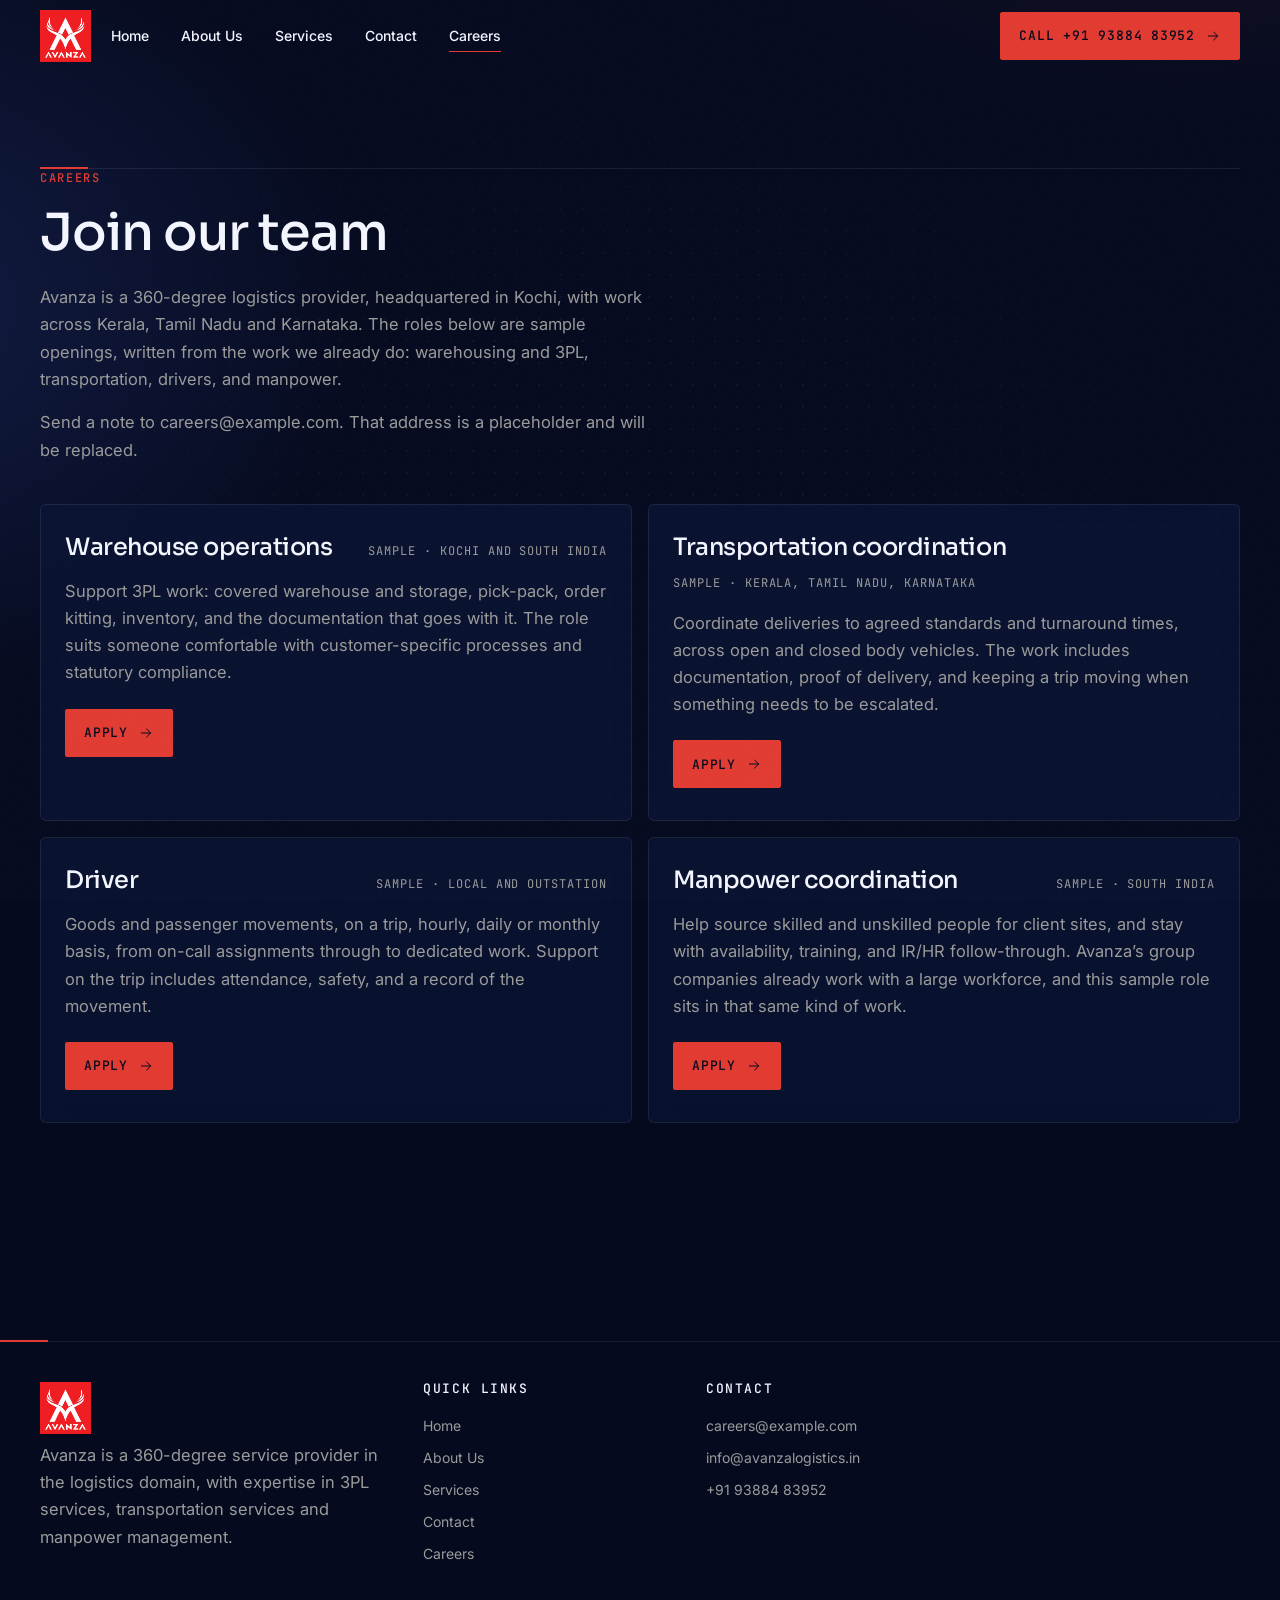
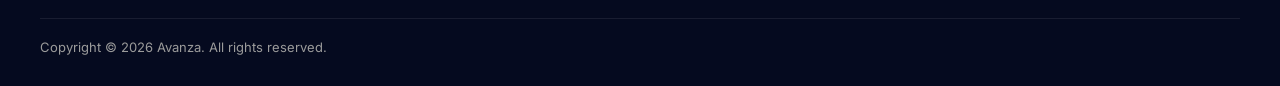
==== careers.html @ 12947dee "Give people a way to join the team, and shift the accent from orange to deep red. Co-authored-by: Cu" ====
<!DOCTYPE html>
<html lang="en">
<head>
  <script>(function(w,d,s,l,i){w[l]=w[l]||[];w[l].push({'gtm.start':
  new Date().getTime(),event:'gtm.js'});var f=d.getElementsByTagName(s)[0],
  j=d.createElement(s),dl=l!='dataLayer'?'&l='+l:'';j.async=true;j.src=
  'https://www.googletagmanager.com/gtm.js?id='+i+dl;f.parentNode.insertBefore(j,f);
  })(window,document,'script','dataLayer','GTM-N88Z5GB7');</script>
  <meta charset="UTF-8">
  <meta name="viewport" content="width=device-width, initial-scale=1.0">
  <title>Careers | Avanza Logistics</title>
  <meta name="description" content="Sample openings at Avanza Logistics in Kochi and across Kerala, Tamil Nadu and Karnataka. Warehouse, transportation, driver and manpower roles.">
  <link rel="canonical" href="https://www.avanzalogistics.in/careers.html">
  <meta name="theme-color" content="#050a1f">
  <meta property="og:type" content="website">
  <meta property="og:site_name" content="Avanza Logistics">
  <meta property="og:title" content="Careers | Avanza Logistics">
  <meta property="og:description" content="Sample openings at Avanza Logistics in Kochi and across Kerala, Tamil Nadu and Karnataka.">
  <meta property="og:url" content="https://www.avanzalogistics.in/careers.html">
  <meta property="og:image" content="https://www.avanzalogistics.in/assets/images/opt/banner-1.jpg">
  <link rel="icon" type="image/png" sizes="32x32" href="assets/images/favicon/favicon-32x32.png">
  <link rel="preconnect" href="https://fonts.googleapis.com">
  <link rel="preconnect" href="https://fonts.gstatic.com" crossorigin>
  <link rel="stylesheet" href="https://fonts.googleapis.com/css2?family=Inter:wght@400;500;600&family=JetBrains+Mono:wght@400;500&family=Sora:wght@500;600&display=swap">
  <link rel="stylesheet" href="assets/css/style.css">
</head>
<body>
  <svg xmlns="http://www.w3.org/2000/svg" hidden>
    <symbol id="i-arrow" viewBox="0 0 24 24"><path d="M5 12h14M13 6l6 6-6 6" fill="none" stroke="currentColor" stroke-width="1.5" stroke-linecap="round" stroke-linejoin="round"/></symbol>
    <symbol id="i-phone" viewBox="0 0 24 24"><path d="M8 4h3l1.2 3.2-1.8 1.1a12 12 0 0 0 5.3 5.3l1.1-1.8L20 13v3a2 2 0 0 1-2.2 2A16 16 0 0 1 6 6.2 2 2 0 0 1 8 4z" fill="none" stroke="currentColor" stroke-width="1.5" stroke-linejoin="round"/></symbol>
    <symbol id="i-up" viewBox="0 0 24 24"><path d="M12 19V6M6 12l6-6 6 6" fill="none" stroke="currentColor" stroke-width="1.5" stroke-linecap="round" stroke-linejoin="round"/></symbol>
  </svg>

  <a class="skip" href="#main">Skip to content</a>

  <header id="header" class="header">
    <div class="container header__bar">
      <a class="logo" href="index.html" aria-label="Avanza home">
        <img src="assets/images/logo.png" alt="Avanza" width="786" height="808">
      </a>
      <nav id="site-nav" class="site-nav" aria-label="Primary">
        <ul class="nav-list">
          <li><a href="index.html#hero" style="--i:0">Home</a></li>
          <li><a href="index.html#about2" style="--i:1">About Us</a></li>
          <li><a href="index.html#Banner2" style="--i:2">Services</a></li>
          <li><a href="index.html#contact2" style="--i:3">Contact</a></li>
          <li><a href="careers.html" style="--i:4" aria-current="page">Careers</a></li>
        </ul>
        <div class="mobile-contact">
          <a href="tel:+919388483952">+91 93884 83952</a>
          <a href="tel:+914842384369">+91 484 2384369</a>
          <a href="mailto:info@avanzalogistics.in">info@avanzalogistics.in</a>
        </div>
      </nav>
      <div class="header__tools">
        <a class="btn btn--primary header__cta" href="tel:+919388483952">Call +91 93884 83952 <svg width="16" height="16" aria-hidden="true"><use href="#i-arrow"/></svg></a>
        <a class="icon-btn header__call-icon" href="tel:+919388483952" aria-label="Call +91 93884 83952"><svg width="18" height="18" aria-hidden="true"><use href="#i-phone"/></svg></a>
        <button type="button" class="nav-toggle" id="nav-toggle" aria-expanded="false" aria-controls="site-nav" aria-label="Open menu">
          <svg class="icon-open" width="22" height="22" viewBox="0 0 24 24" fill="none" stroke="currentColor" stroke-width="1.5" aria-hidden="true"><path d="M4 7h16M4 12h16M4 17h16"/></svg>
          <svg class="icon-close" width="22" height="22" viewBox="0 0 24 24" fill="none" stroke="currentColor" stroke-width="1.5" aria-hidden="true"><path d="M6 6l12 12M18 6L6 18"/></svg>
        </button>
      </div>
    </div>
  </header>

  <main id="main">
    <section class="section page-top" aria-labelledby="careers-title">
      <div class="container">
        <div class="rule" aria-hidden="true"><span></span></div>
        <p class="kicker">Careers</p>
        <h1 class="h2" id="careers-title">Join our team</h1>
        <div class="measure" style="margin-top:24px">
          <p>Avanza is a 360-degree logistics provider, headquartered in Kochi, with work across Kerala, Tamil Nadu and Karnataka. The roles below are sample openings, written from the work we already do: warehousing and 3PL, transportation, drivers, and manpower.</p>
          <p>Send a note to <a href="mailto:careers@example.com">careers@example.com</a>. That address is a placeholder and will be replaced.</p>
        </div>
        <div class="jobs">
          <article class="job glass">
            <header>
              <h2 class="h3">Warehouse operations</h2>
              <p class="meta">Sample · Kochi and South India</p>
            </header>
            <p>Support 3PL work: covered warehouse and storage, pick-pack, order kitting, inventory, and the documentation that goes with it. The role suits someone comfortable with customer-specific processes and statutory compliance.</p>
            <a class="btn btn--primary" href="mailto:careers@example.com?subject=Sample%20application%20%E2%80%94%20Warehouse%20operations"><span>Apply</span> <svg width="16" height="16" aria-hidden="true"><use href="#i-arrow"/></svg></a>
          </article>
          <article class="job glass">
            <header>
              <h2 class="h3">Transportation coordination</h2>
              <p class="meta">Sample · Kerala, Tamil Nadu, Karnataka</p>
            </header>
            <p>Coordinate deliveries to agreed standards and turnaround times, across open and closed body vehicles. The work includes documentation, proof of delivery, and keeping a trip moving when something needs to be escalated.</p>
            <a class="btn btn--primary" href="mailto:careers@example.com?subject=Sample%20application%20%E2%80%94%20Transportation%20coordination"><span>Apply</span> <svg width="16" height="16" aria-hidden="true"><use href="#i-arrow"/></svg></a>
          </article>
          <article class="job glass">
            <header>
              <h2 class="h3">Driver</h2>
              <p class="meta">Sample · Local and outstation</p>
            </header>
            <p>Goods and passenger movements, on a trip, hourly, daily or monthly basis, from on-call assignments through to dedicated work. Support on the trip includes attendance, safety, and a record of the movement.</p>
            <a class="btn btn--primary" href="mailto:careers@example.com?subject=Sample%20application%20%E2%80%94%20Driver"><span>Apply</span> <svg width="16" height="16" aria-hidden="true"><use href="#i-arrow"/></svg></a>
          </article>
          <article class="job glass">
            <header>
              <h2 class="h3">Manpower coordination</h2>
              <p class="meta">Sample · South India</p>
            </header>
            <p>Help source skilled and unskilled people for client sites, and stay with availability, training, and IR/HR follow-through. Avanza’s group companies already work with a large workforce, and this sample role sits in that same kind of work.</p>
            <a class="btn btn--primary" href="mailto:careers@example.com?subject=Sample%20application%20%E2%80%94%20Manpower%20coordination"><span>Apply</span> <svg width="16" height="16" aria-hidden="true"><use href="#i-arrow"/></svg></a>
          </article>
        </div>
      </div>
    </section>
  </main>

  <footer id="footer" class="footer">
    <div class="rule" aria-hidden="true"><span></span></div>
    <div class="container footer__grid">
      <div>
        <a class="logo" href="index.html"><img src="assets/images/logo.png" alt="Avanza" width="786" height="808"></a>
        <p>Avanza is a 360-degree service provider in the logistics domain, with expertise in 3PL services, transportation services and manpower management.</p>
      </div>
      <div>
        <h2>Quick links</h2>
        <nav aria-label="Quick links">
          <ul>
            <li><a href="index.html#hero">Home</a></li>
            <li><a href="index.html#about2">About Us</a></li>
            <li><a href="index.html#Banner2">Services</a></li>
            <li><a href="index.html#contact2">Contact</a></li>
            <li><a href="careers.html">Careers</a></li>
          </ul>
        </nav>
      </div>
      <div>
        <h2>Contact</h2>
        <ul>
          <li><a href="mailto:careers@example.com">careers@example.com</a></li>
          <li><a href="mailto:info@avanzalogistics.in">info@avanzalogistics.in</a></li>
          <li><a href="tel:+919388483952">+91 93884 83952</a></li>
        </ul>
      </div>
    </div>
    <div class="container footer__bottom">
      <span>Copyright © <span data-year>2026</span> Avanza. All rights reserved.</span>
    </div>
  </footer>

  <button type="button" class="to-top" id="to-top" aria-label="Back to top"><svg width="18" height="18" aria-hidden="true"><use href="#i-up"/></svg></button>
  <script src="assets/js/main.js" defer></script>
</body>
</html>
---- assets/css/style.css ----
/* Avanza Logistics — control-tower theme
   Surfaces and accent come only from the brand navy and deep red. */

:root {
  --bg-0: #050a1f;
  --bg-1: #080f2b;
  --bg-2: #0b1435;
  --bg-3: #121c45;
  --bg-4: #1b2a63;
  --line: rgba(255, 255, 255, 0.08);
  --line-strong: rgba(255, 255, 255, 0.14);
  --line-navy: #121c45;
  --accent: #e23b32;
  --accent-hover: #b42328;
  --accent-soft: rgba(226, 59, 50, 0.12);
  --accent-line: rgba(226, 59, 50, 0.45);
  --accent-glow: 0 0 40px rgba(226, 59, 50, 0.35);
  --text-1: #f4f6ff;
  --text-2: #9b9b9b;
  --text-3: #6b7394;
  --on-accent: #050a1f;
  --r-sm: 2px;
  --r-md: 6px;
  --r-lg: 10px;
  --container: 1200px;
  --section-y: clamp(80px, 12vw, 160px);
  --header-h: 72px;
  --ease: cubic-bezier(0.22, 1, 0.36, 1);
  --font-display: "Sora", "Segoe UI", sans-serif;
  --font-body: "Inter", "Segoe UI", sans-serif;
  --font-mono: "JetBrains Mono", ui-monospace, monospace;
}

*,
*::before,
*::after { box-sizing: border-box; }

svg[hidden] { display: none !important; }

html { scroll-behavior: smooth; overflow-anchor: none; }

html,
body {
  margin: 0;
  padding: 0;
  background: var(--bg-0);
  color: var(--text-2);
  overflow-x: clip;
}

body {
  font-family: var(--font-body);
  font-size: 16.5px;
  font-weight: 400;
  line-height: 1.65;
  min-height: 100vh;
  background:
    radial-gradient(900px 520px at 92% -10%, rgba(226, 59, 50, 0.08), transparent 55%),
    radial-gradient(820px 640px at -10% 18%, rgba(18, 28, 69, 0.95), transparent 60%),
    var(--bg-0);
}

body::before {
  content: "";
  position: fixed;
  inset: 0;
  pointer-events: none;
  z-index: 0;
  background-image: radial-gradient(rgba(255, 255, 255, 0.045) 1px, transparent 1px);
  background-size: 22px 22px;
  mask-image: radial-gradient(ellipse at center, #000 20%, transparent 75%);
}

body::after {
  content: "";
  position: fixed;
  inset: 0;
  pointer-events: none;
  z-index: 70;
  opacity: 0.028;
  background-image: url("data:image/svg+xml;utf8,<svg xmlns='http://www.w3.org/2000/svg' width='140' height='140'><filter id='n'><feTurbulence type='fractalNoise' baseFrequency='0.85' numOctaves='2' stitchTiles='stitch'/></filter><rect width='100%25' height='100%25' filter='url(%23n)'/></svg>");
}

body.nav-open { overflow: hidden; }

img { max-width: 100%; display: block; }
button, input { font: inherit; color: inherit; }
button { cursor: pointer; background: none; border: 0; padding: 0; }
a { color: inherit; text-decoration: none; }
ul { margin: 0; padding: 0; list-style: none; }
p { margin: 0 0 1em; }
p:last-child { margin-bottom: 0; }
h1, h2, h3 { margin: 0; font-weight: 500; letter-spacing: -0.02em; line-height: 1.08; color: var(--text-1); font-family: var(--font-display); }

:focus-visible {
  outline: 2px solid var(--accent);
  outline-offset: 3px;
}

::selection { background: var(--accent); color: var(--on-accent); }

.skip {
  position: absolute;
  left: 16px;
  top: -48px;
  z-index: 200;
  background: var(--accent);
  color: var(--on-accent);
  padding: 10px 14px;
  border-radius: var(--r-sm);
  font-weight: 600;
}
.skip:focus { top: 12px; }
.visually-hidden {
  position: absolute;
  width: 1px;
  height: 1px;
  padding: 0;
  margin: -1px;
  overflow: hidden;
  clip: rect(0, 0, 0, 0);
  white-space: nowrap;
  border: 0;
}

.container {
  width: min(var(--container), calc(100% - 48px));
  margin-inline: auto;
}

.kicker {
  font-family: var(--font-mono);
  font-size: 12px;
  font-weight: 500;
  letter-spacing: 0.14em;
  text-transform: uppercase;
  color: var(--accent);
  margin: 0 0 16px;
}

.measure { max-width: 62ch; }
.measure-m { max-width: 70ch; }

.rule {
  height: 1px;
  background: var(--line);
  border: 0;
  margin: 0;
  position: relative;
}
.rule span {
  position: absolute;
  left: 0;
  top: -1px;
  width: 48px;
  height: 2px;
  background: var(--accent);
}

section { position: relative; z-index: 1; scroll-margin-top: 84px; }
.section { padding-block: var(--section-y); }
.section--alt { background: linear-gradient(180deg, rgba(8, 15, 43, 0.92), rgba(8, 15, 43, 0.72)); }

.h2 { font-size: clamp(2rem, 4vw, 3.5rem); max-width: 16ch; }
.h3 { font-size: clamp(1.25rem, 2vw, 1.5rem); line-height: 1.2; }

.lead {
  font-family: var(--font-display);
  font-size: clamp(1.35rem, 2.4vw, 1.85rem);
  line-height: 1.35;
  letter-spacing: -0.02em;
  color: var(--text-1);
  font-weight: 500;
}

/* Buttons — navy ink on #e23b32 clears WCAG AA */
.btn {
  display: inline-flex;
  align-items: center;
  justify-content: center;
  gap: 10px;
  min-height: 48px;
  padding: 0 18px;
  border-radius: var(--r-sm);
  font-family: var(--font-mono);
  font-size: 13px;
  font-weight: 500;
  letter-spacing: 0.06em;
  text-transform: uppercase;
  border: 1px solid transparent;
  transition: background 180ms var(--ease), border-color 180ms var(--ease), color 180ms var(--ease), filter 180ms var(--ease), box-shadow 180ms var(--ease);
}
.btn svg { transition: transform 180ms var(--ease); flex: none; }
.btn:hover svg { transform: translateX(4px); }
.btn--primary {
  background: var(--accent);
  color: var(--on-accent);
  border-color: var(--accent);
}
.btn--primary:hover {
  filter: brightness(1.06);
  box-shadow: var(--accent-glow);
}
.btn--ghost {
  background: transparent;
  color: var(--text-1);
  border-color: var(--line-strong);
}
.btn--ghost:hover {
  border-color: var(--accent-line);
  background: var(--accent-soft);
}
.btn-row { display: flex; flex-wrap: wrap; gap: 12px; }

.icon-btn {
  width: 44px;
  height: 44px;
  display: inline-flex;
  align-items: center;
  justify-content: center;
  border: 1px solid var(--line-strong);
  border-radius: var(--r-sm);
  color: var(--text-1);
}
.icon-btn:hover { border-color: var(--accent-line); color: var(--accent); }

/* Header */
.header {
  position: fixed;
  top: 0;
  left: 0;
  right: 0;
  z-index: 100;
  height: var(--header-h);
  transition: background 200ms var(--ease), border-color 200ms var(--ease);
  border-bottom: 1px solid transparent;
}
.header.is-stuck {
  background: rgba(5, 10, 31, 0.8);
  backdrop-filter: blur(16px);
  border-bottom-color: var(--line);
}
.header__bar {
  height: 100%;
  display: flex;
  align-items: center;
  gap: 20px;
  position: relative;
  z-index: 120;
}
.logo { display: flex; align-items: center; flex: none; }
.logo img { height: 52px; width: auto; max-width: none; }

.site-nav { display: none; }
.nav-list { display: flex; align-items: center; gap: 26px; }
.nav-list a {
  position: relative;
  font-size: 14px;
  font-weight: 500;
  color: var(--text-1);
  padding: 8px 0;
}
.nav-list a::after {
  content: "";
  position: absolute;
  left: 0;
  bottom: 0;
  width: 100%;
  height: 1px;
  background: var(--accent);
  transform: scaleX(0);
  transform-origin: left;
  transition: transform 200ms var(--ease);
}
.nav-list a:hover::after,
.nav-list a[aria-current="true"]::after,
.nav-list a[aria-current="page"]::after { transform: scaleX(1); }

.header__tools { margin-left: auto; display: flex; align-items: center; gap: 10px; }
.header__social { display: none; gap: 8px; }
.header__cta { display: none; }
.header__call-icon { background: var(--accent); color: var(--on-accent); border-color: var(--accent); }
.nav-toggle {
  width: 44px;
  height: 44px;
  display: inline-flex;
  align-items: center;
  justify-content: center;
  color: var(--text-1);
}
.nav-toggle .icon-close { display: none; }
.nav-toggle[aria-expanded="true"] .icon-open { display: none; }
.nav-toggle[aria-expanded="true"] .icon-close { display: block; }
.mobile-contact { display: none; }

/* Hero */
.hero {
  position: relative;
  z-index: 1;
  min-height: 100vh;
  min-height: 100lvh;
  display: flex;
  flex-direction: column;
  justify-content: flex-start;
  padding: calc(var(--header-h) + 24px) 0 0;
  overflow: hidden;
}
.hero__media, .hero__shade { position: absolute; inset: 0; }
.hero__media { z-index: 0; }
.hero__slide {
  position: absolute;
  inset: 0;
  opacity: 0;
  transition: opacity 1200ms var(--ease);
}
.hero__slide.is-active { opacity: 1; }
.hero__slide img {
  width: 100%;
  height: 100%;
  max-width: none;
  object-fit: cover;
  filter: saturate(0.62) contrast(1.05);
}
.hero__slide--ph {
  background:
    radial-gradient(520px 320px at 70% 40%, rgba(226, 59, 50, 0.14), transparent 62%),
    linear-gradient(155deg, #121c45 0%, #050a1f 72%);
}
.hero__slide--ph[data-ph="4"] {
  background:
    radial-gradient(480px 280px at 30% 60%, rgba(18, 28, 69, 0.2), transparent 60%),
    linear-gradient(200deg, #0b1435, #050a1f 70%);
}
.hero__slide--ph[data-ph="5"] {
  background:
    radial-gradient(420px 260px at 80% 70%, rgba(226, 59, 50, 0.1), transparent 60%),
    linear-gradient(180deg, #121c45, #050a1f);
}
.hero__slide--ph[data-ph="6"] {
  background:
    radial-gradient(560px 340px at 62% 38%, rgba(226, 59, 50, 0.2), transparent 64%),
    linear-gradient(160deg, #1a1020 0%, #050a1f 70%);
}
.hero__pending {
  position: absolute;
  right: 24px;
  bottom: 88px;
  font-family: var(--font-mono);
  font-size: 12px;
  letter-spacing: 0.14em;
  text-transform: uppercase;
  color: var(--text-2);
}
.hero__shade {
  z-index: 1;
  background: linear-gradient(90deg, rgba(5, 10, 31, 0.9) 0%, rgba(5, 16, 59, 0.72) 46%, rgba(5, 10, 31, 0.58) 100%);
}
.hero__grid {
  position: relative;
  z-index: 2;
  display: grid;
  gap: 28px;
  width: min(var(--container), calc(100% - 48px));
  margin-inline: auto;
  margin-top: auto;
  margin-bottom: auto;
}
.hero__title {
  font-size: clamp(2.6rem, 6vw, 5.5rem);
  font-weight: 500;
  line-height: 1.02;
  letter-spacing: -0.03em;
  max-width: 100%;
}
.hero__title .line { display: block; overflow: hidden; }
.hero__title .line > span { display: block; }
.hero.is-playing .line > span { animation: line-in 800ms var(--ease) both; }
.hero.is-playing .line:nth-child(2) > span { animation-delay: 90ms; }
.hero__title .fade {
  color: #c8cce0;
}
@supports ((-webkit-background-clip: text) or (background-clip: text)) {
  .hero__title .fade {
    background: linear-gradient(180deg, #f4f6ff 10%, #9b9b9b 100%);
    -webkit-background-clip: text;
    background-clip: text;
    color: transparent;
  }
}
@keyframes line-in {
  from { transform: translateY(110%); }
  to { transform: translateY(0); }
}
.hero__sub { font-size: 17px; max-width: 46ch; margin: 20px 0 28px; }
.hero__note {
  font-family: var(--font-mono);
  font-size: 12px;
  letter-spacing: 0.12em;
  text-transform: uppercase;
  color: var(--text-2);
  margin: 0 0 14px;
}
.hero__progress {
  position: relative;
  z-index: 2;
  display: flex;
  gap: 8px;
  width: min(var(--container), calc(100% - 48px));
  margin: 8px auto 18px;
}
.seg {
  flex: 1;
  height: 44px;
  display: flex;
  align-items: flex-end;
  padding-bottom: 18px;
  background-image: linear-gradient(rgba(255, 255, 255, 0.32), rgba(255, 255, 255, 0.32));
  background-size: 100% 2px;
  background-repeat: no-repeat;
  background-position: left bottom 18px;
}
.seg i {
  display: block;
  height: 2px;
  width: 100%;
  background: rgba(255, 255, 255, 0.16);
  transform: scaleX(0);
  transform-origin: left;
}
.seg.is-done i { transform: scaleX(1); background: var(--accent); }
.seg.is-active i { animation: fill 7s linear forwards; background: var(--accent); }
.hero.is-paused .seg.is-active i { animation-play-state: paused; }
@keyframes fill { from { transform: scaleX(0); } to { transform: scaleX(1); } }

.ticker {
  position: relative;
  z-index: 2;
  border-top: 1px solid var(--line);
  overflow: hidden;
  background: rgba(5, 10, 31, 0.55);
  mask-image: linear-gradient(90deg, transparent, #000 5%, #000 95%, transparent);
}
.ticker__set { display: flex; align-items: center; flex: none; }
.ticker__track {
  display: flex;
  align-items: center;
  gap: 0;
  width: max-content;
  animation: ticker 36s linear infinite;
  padding: 14px 0;
}
.ticker span, .marquee__set span.word {
  font-family: var(--font-mono);
  font-size: 12px;
  letter-spacing: 0.16em;
  text-transform: uppercase;
  color: var(--text-2);
  padding: 0 18px;
}
.dot-sep {
  width: 5px;
  height: 5px;
  border-radius: 50%;
  background: var(--accent);
  flex: none;
}
@keyframes ticker { to { transform: translateX(-50%); } }

.status {
  position: relative;
  background: rgba(11, 20, 53, 0.72);
  border: 1px solid var(--line);
  border-radius: var(--r-md);
  backdrop-filter: blur(12px);
  padding: 22px 22px 18px;
}
.status__row {
  display: grid;
  grid-template-columns: max-content 1fr;
  gap: 16px;
  padding: 10px 0;
  border-top: 1px solid var(--line);
  font-family: var(--font-mono);
  font-size: 12px;
  letter-spacing: 0.06em;
  text-transform: uppercase;
}
.status__row:first-of-type { border-top: 0; }
.status__row b { color: var(--accent); font-weight: 500; }
.status__row span { color: var(--text-1); letter-spacing: 0.03em; white-space: nowrap; }
.live {
  display: inline-flex;
  align-items: center;
  gap: 8px;
}
.pulse {
  width: 7px;
  height: 7px;
  border-radius: 50%;
  background: var(--accent);
  box-shadow: 0 0 0 0 rgba(226, 59, 50, 0.6);
  animation: pulse 2.2s var(--ease) infinite;
}
@keyframes pulse {
  70% { box-shadow: 0 0 0 8px rgba(226, 59, 50, 0); }
  100% { box-shadow: 0 0 0 0 rgba(226, 59, 50, 0); }
}

.tick { position: absolute; width: 12px; height: 12px; border: 1px solid var(--accent-line); pointer-events: none; }
.tick--tl { top: 8px; left: 8px; border-right: 0; border-bottom: 0; }
.tick--tr { top: 8px; right: 8px; border-left: 0; border-bottom: 0; }
.tick--bl { bottom: 8px; left: 8px; border-right: 0; border-top: 0; }
.tick--br { bottom: 8px; right: 8px; border-left: 0; border-top: 0; }

/* About */
.about__visual { position: relative; }
.about__grid, .loc__grid, .explorer {
  display: grid;
  gap: 40px;
}
.about__copy .btn { margin-top: 8px; }
.frame {
  position: relative;
  border-radius: var(--r-md);
  overflow: hidden;
  border: 1px solid var(--line);
  min-height: 320px;
}
.frame img {
  width: 100%;
  height: 100%;
  object-fit: cover;
  filter: saturate(0.55) contrast(1.05);
  min-height: 360px;
}
.frame__shade {
  position: absolute;
  inset: 0;
  background: linear-gradient(180deg, rgba(5, 16, 59, 0.15), rgba(5, 10, 31, 0.72));
}
.stat {
  margin-top: -48px;
  margin-left: auto;
  position: relative;
  width: min(280px, 100%);
  padding: 20px 22px;
  background: rgba(11, 20, 53, 0.78);
  border: 1px solid var(--line);
  border-radius: var(--r-md);
  backdrop-filter: blur(12px);
}
.stat__num {
  display: block;
  font-family: var(--font-display);
  font-size: clamp(2.6rem, 5vw, 3.6rem);
  letter-spacing: -0.04em;
  color: var(--accent);
  line-height: 1;
}
.stat__label {
  display: block;
  margin-top: 8px;
  font-family: var(--font-mono);
  font-size: 12px;
  letter-spacing: 0.14em;
  text-transform: uppercase;
  color: var(--text-2);
}
.proof {
  display: grid;
  gap: 16px;
  margin-top: 36px;
}
.proof article {
  padding-top: 14px;
  border-top: 1px solid var(--line);
}
.proof strong {
  display: block;
  font-family: var(--font-display);
  font-size: clamp(1.6rem, 3vw, 2.1rem);
  color: var(--text-1);
  letter-spacing: -0.03em;
  font-weight: 500;
}
.proof span {
  font-family: var(--font-mono);
  font-size: 12px;
  letter-spacing: 0.08em;
  text-transform: uppercase;
  color: var(--text-2);
}

/* Cards */
.glass {
  position: relative;
  background: rgba(11, 20, 53, 0.7);
  border: 1px solid var(--line);
  border-radius: var(--r-md);
  backdrop-filter: blur(12px);
  overflow: hidden;
  transition: transform 200ms var(--ease), border-color 200ms var(--ease);
}
.glass::after {
  content: "";
  position: absolute;
  inset: 0;
  background: radial-gradient(180px circle at var(--mx, 50%) var(--my, 0%), rgba(226, 59, 50, 0.14), transparent 65%);
  opacity: 0;
  transition: opacity 180ms var(--ease);
  pointer-events: none;
}
.glass:hover {
  transform: translateY(-3px);
  border-color: var(--accent-line);
  box-shadow: inset 0 1px 0 rgba(255, 255, 255, 0.08);
}
.glass:hover::after { opacity: 1; }

.principles__grid { display: grid; gap: 16px; margin-top: 40px; }
.principle { padding: 28px 24px 32px; }
.principle .kicker { margin-bottom: 18px; }
.principle svg { color: var(--text-1); margin-bottom: 18px; }
.principle h3 { margin-bottom: 12px; }
.principle::before {
  content: "";
  position: absolute;
  top: 0;
  left: 0;
  height: 1px;
  width: 0;
  background: var(--accent);
  transition: width 500ms var(--ease);
  z-index: 1;
}
.principle:hover::before { width: 100%; }
.principles__dots { display: none; justify-content: center; gap: 8px; margin-top: 16px; }
.principles__dots button {
  width: 44px;
  height: 44px;
  display: grid;
  place-items: center;
}
.principles__dots button::before {
  content: "";
  width: 18px;
  height: 2px;
  background: var(--line-strong);
}
.principles__dots button.is-on::before { background: var(--accent); }
@media (max-width: 767px) {
  .principles__grid {
    display: flex;
    gap: 12px;
    min-width: 0;
    max-width: 100%;
    margin-top: 28px;
    overflow-x: clip;
    overscroll-behavior-x: contain;
    scrollbar-width: none;
  }
  .principles__grid.is-armed {
    overflow-x: auto;
    scroll-snap-type: x mandatory;
  }
  .principles__grid::-webkit-scrollbar { display: none; }
  .principles__grid > .principle { flex: 0 0 86%; }
  .principles__grid.is-armed > .principle {
    scroll-snap-align: start;
    scroll-snap-stop: always;
  }
  .principles__dots { display: flex; }
}

.page-top { padding-top: calc(var(--header-h) + clamp(48px, 8vw, 96px)); }
.jobs { display: grid; gap: 16px; margin-top: 40px; }
.job { padding: 28px 24px 32px; }
.job header { display: flex; justify-content: space-between; gap: 12px 20px; align-items: baseline; flex-wrap: wrap; }
.job h3 { margin: 0; }
.job .meta { margin: 0; font-family: var(--font-mono); font-size: 12px; letter-spacing: 0.08em; text-transform: uppercase; color: var(--text-2); }
.job p { margin: 16px 0 0; }
.job .btn { margin-top: 22px; }
@media (min-width: 768px) { .jobs { grid-template-columns: 1fr 1fr; } }

.center-block { margin-inline: auto; text-align: left; }
.chips { display: flex; flex-wrap: wrap; gap: 8px; margin-top: 28px; }
.chip {
  font-family: var(--font-mono);
  font-size: 12px;
  letter-spacing: 0.08em;
  text-transform: uppercase;
  color: var(--text-2);
  border: 1px solid var(--line-strong);
  border-radius: var(--r-sm);
  padding: 8px 10px;
  background: rgba(11, 20, 53, 0.45);
}

/* Solutions */
.solutions { overflow: hidden; }
.solutions__bg {
  position: absolute;
  inset: -24px 0;
  width: 100%;
  height: calc(100% + 48px);
  object-fit: cover;
  filter: saturate(0.4) brightness(0.45);
  opacity: 0.15;
  pointer-events: none;
}
.solutions .container { position: relative; z-index: 1; }
.conveyor {
  display: grid;
  gap: 8px;
  margin-top: 8px;
}
.conveyor__count {
  margin: 28px 0 0;
  font-family: var(--font-mono);
  letter-spacing: 0.14em;
  color: var(--text-2);
}
.conveyor__count b {
  font-size: 2rem;
  font-weight: 500;
  letter-spacing: -0.04em;
  color: var(--text-1);
  margin-right: 6px;
}
.conveyor__hint {
  margin: 10px 0 0;
  font-family: var(--font-mono);
  font-size: 12px;
  letter-spacing: 0.12em;
  text-transform: uppercase;
  color: var(--text-2);
}
.conveyor__stack {
  position: relative;
  height: 468px;
  margin-top: 28px;
  touch-action: pan-y;
}
.conveyor .sol {
  position: absolute;
  left: 0;
  right: 0;
  bottom: 0;
  height: 300px;
  padding: 16px 20px 18px;
  color: var(--text-1);
  background: #0b1435;
  transform: translateY(-200px) scale(0.86);
  transform-origin: center bottom;
  opacity: 0;
  z-index: 0;
  pointer-events: none;
  transition: transform 640ms var(--ease), opacity 640ms var(--ease), border-color 180ms var(--ease);
}
.conveyor .sol[data-place="0"] {
  transform: none;
  opacity: 1;
  z-index: 5;
  pointer-events: auto;
  border-color: var(--accent-line);
}
.conveyor .sol[data-place="1"] {
  transform: translateY(-58px) scale(0.965);
  opacity: 1;
  z-index: 4;
  pointer-events: auto;
}
.conveyor .sol[data-place="1"] .sol__hit { opacity: 0.72; }
.conveyor .sol[data-place="2"] {
  transform: translateY(-112px) scale(0.93);
  opacity: 1;
  z-index: 3;
  pointer-events: auto;
}
.conveyor .sol[data-place="2"] .sol__hit { opacity: 0.5; }
.conveyor .sol[data-place="3"] {
  transform: translateY(-164px) scale(0.895);
  opacity: 1;
  z-index: 2;
  pointer-events: auto;
}
.conveyor .sol[data-place="3"] .sol__hit { opacity: 0.34; }
.conveyor .sol[data-place="next"] {
  transform: translateY(52px) scale(0.98);
  opacity: 0;
  z-index: 6;
}
.conveyor .glass:hover {
  border-color: var(--accent-line);
  box-shadow: inset 0 1px 0 rgba(255, 255, 255, 0.08);
}
.sol__hit {
  position: relative;
  z-index: 1;
  display: flex;
  flex-direction: column;
  align-items: flex-start;
  width: 100%;
  height: 100%;
  padding-bottom: 42px;
  text-align: left;
  color: inherit;
}
.sol .kicker { margin: 0; }
.sol__line { width: 36px; height: 1px; margin: 8px 0 10px; background: var(--line-strong); }
.sol__name {
  font-family: var(--font-display);
  font-size: clamp(1.45rem, 2.2vw, 2rem);
  letter-spacing: -0.03em;
  line-height: 1.15;
}
.sol__desc {
  margin-top: 14px;
  max-width: 38ch;
  color: var(--text-2);
  font-size: 15.5px;
  line-height: 1.55;
}
.sol__go {
  position: absolute;
  left: 22px;
  bottom: 20px;
  z-index: 2;
  display: inline-flex;
  align-items: center;
  gap: 8px;
  min-height: 44px;
  font-family: var(--font-mono);
  font-size: 12px;
  letter-spacing: 0.08em;
  text-transform: uppercase;
  color: var(--accent);
}
.sol__go[hidden], .sol__desc[hidden] { display: none; }

/* Services */
.tabs {
  display: flex;
  gap: 8px;
  padding-bottom: 4px;
}
.tab {
  flex: 0 0 auto;
  min-height: 48px;
  padding: 12px 14px;
  text-align: left;
  border: 1px solid var(--line);
  border-radius: var(--r-sm);
  color: var(--text-2);
  background: rgba(11, 20, 53, 0.45);
  display: flex;
  align-items: center;
  gap: 10px;
}
.tab b {
  font-family: var(--font-mono);
  font-size: 12px;
  font-weight: 500;
  letter-spacing: 0.12em;
  color: var(--accent);
}
.tab span { font-size: 14px; font-weight: 500; color: var(--text-1); white-space: nowrap; }
.tab:hover { background: var(--bg-4); }
.tab[aria-selected="true"] {
  background: var(--bg-3);
  color: var(--text-1);
  box-shadow: inset 0 -2px 0 var(--accent);
}
.panel {
  padding: 8px 0 0;
  animation: panel-in 180ms var(--ease);
}
.panel[hidden] { display: none !important; }
@keyframes panel-in {
  from { opacity: 0; transform: translateY(8px); }
  to { opacity: 1; transform: none; }
}
.caps {
  display: grid;
  gap: 16px;
  margin-top: 28px;
}
.caps ul { display: grid; gap: 8px; }
.caps li {
  display: flex;
  gap: 10px;
  align-items: flex-start;
  min-height: 44px;
  padding: 12px 12px;
  border: 1px solid var(--line);
  border-radius: var(--r-sm);
  color: var(--text-1);
  font-size: 14.5px;
  line-height: 1.4;
  background: rgba(255, 255, 255, 0.02);
}
.caps svg { color: var(--accent); flex: none; margin-top: 2px; }
.coverage { display: flex; flex-wrap: wrap; gap: 8px; margin: 18px 0; }
.dash { padding: 18px; margin-bottom: 22px; }
.dash__head, .dash__row {
  display: flex;
  align-items: center;
  justify-content: space-between;
  gap: 12px;
}
.dash__head { margin-bottom: 16px; }
.dash__live {
  display: inline-flex;
  align-items: center;
  gap: 8px;
  font-family: var(--font-mono);
  font-size: 12px;
  letter-spacing: 0.14em;
  text-transform: uppercase;
  color: var(--text-1);
}
.route {
  display: grid;
  grid-template-columns: auto 1fr auto 1fr auto;
  align-items: center;
  gap: 8px;
  margin-bottom: 16px;
  font-family: var(--font-mono);
  font-size: 11px;
  letter-spacing: 0.08em;
  text-transform: uppercase;
  color: var(--text-2);
}
.route i {
  height: 1px;
  background: linear-gradient(90deg, var(--accent), rgba(226, 59, 50, 0.15));
}
.node {
  width: 8px;
  height: 8px;
  border: 1px solid var(--accent);
  border-radius: 50%;
  justify-self: center;
}
.dash__row {
  justify-content: flex-start;
  padding: 8px 0;
  border-top: 1px solid var(--line);
  font-size: 14px;
  color: var(--text-1);
}
.sdot {
  width: 7px;
  height: 7px;
  border-radius: 50%;
  background: var(--line-strong);
  flex: none;
}
.sdot--on { background: var(--accent); }
.timeline {
  margin-top: 14px;
  height: 2px;
  background: var(--line-strong);
}
.timeline span {
  display: block;
  width: 62%;
  height: 100%;
  background: var(--accent);
}

/* Locations */
.city-switch { display: flex; flex-wrap: wrap; gap: 8px; margin: 28px 0; }
.city {
  min-height: 44px;
  padding: 0 14px;
  border-radius: var(--r-sm);
  border: 1px solid var(--line);
  color: var(--text-1);
  font-size: 14px;
  font-weight: 500;
}
.city[aria-pressed="true"] {
  background: var(--accent-soft);
  box-shadow: inset 0 -2px 0 var(--accent);
  border-color: var(--accent-line);
}
.addr { padding: 24px; }
.addr h3 { margin-bottom: 10px; }
.addr a { color: var(--text-1); border-bottom: 1px solid var(--line-strong); }
.addr a:hover { border-bottom-color: var(--accent); color: var(--accent); }
.addr .btn { margin-top: 18px; }
.map-frame {
  position: relative;
  width: 100%;
  max-width: 100%;
  min-width: 0;
  border: 1px solid var(--line);
  border-radius: var(--r-md);
  overflow: hidden;
  min-height: 280px;
  background: var(--bg-2);
  aspect-ratio: 4 / 3;
}
.map-frame iframe {
  position: absolute;
  inset: 0;
  display: block;
  width: 100%;
  height: 100%;
  border: 0;
  pointer-events: none;
  filter: invert(0.92) hue-rotate(180deg) saturate(0.7) contrast(0.95);
}
.map-frame.is-live iframe { pointer-events: auto; }
.cta-band {
  margin-top: 48px;
  padding: 32px 24px;
  display: grid;
  gap: 18px;
  align-items: center;
}

/* Trust */
.cert-grid { display: grid; gap: 16px; margin-top: 36px; }
.cert { padding: 22px; min-height: 180px; display: flex; flex-direction: column; justify-content: flex-end; gap: 16px; }
.cert__slot {
  height: 88px;
  display: flex;
  align-items: center;
  justify-content: center;
}
.cert img { max-height: 72px; width: auto; object-fit: contain; filter: grayscale(1) brightness(1.4); transition: filter 200ms var(--ease); }
.cert:hover img { filter: none; }
.cert__badge { display: flex; flex-direction: column; align-items: flex-start; gap: 10px; color: var(--text-1); }
.cert__badge svg { color: var(--accent); }

.clients-head { margin-bottom: 28px; }
.marquee { overflow: hidden; mask-image: linear-gradient(90deg, transparent, #000 8%, #000 92%, transparent); }
.marquee + .marquee { margin-top: 12px; }
.marquee__track {
  display: flex;
  width: max-content;
  animation: ticker 46s linear infinite;
}
.marquee--rev .marquee__track { animation-duration: 52s; animation-direction: reverse; }
.marquee:hover .marquee__track { animation-play-state: paused; }
.marquee__set { display: flex; gap: 12px; padding-right: 12px; }
.logo-chip {
  min-width: 168px;
  height: 76px;
  padding: 12px 18px;
  display: flex;
  align-items: center;
  justify-content: center;
  background: rgba(11, 20, 53, 0.55);
  border: 1px solid var(--line);
  border-radius: var(--r-md);
}
.logo-chip img {
  height: 40px;
  width: auto;
  max-width: 130px;
  object-fit: contain;
  filter: grayscale(1) brightness(1.4);
  opacity: 0.55;
  transition: opacity 200ms var(--ease), filter 200ms var(--ease);
}
.logo-chip:hover img { opacity: 1; }
.word {
  font-family: var(--font-display);
  font-size: 13px;
  letter-spacing: 0.06em;
  text-transform: uppercase;
  color: var(--text-2);
}

/* Footer */
.footer { position: relative; z-index: 1; padding-top: 64px; background: var(--bg-0); }
.footer__grid {
  display: grid;
  gap: 32px;
  padding: 40px 0 48px;
}
.footer h2 { font-size: 13px; letter-spacing: 0.12em; text-transform: uppercase; font-family: var(--font-mono); font-weight: 500; margin-bottom: 14px; color: var(--text-1); }
.footer a { display: inline-flex; min-height: 32px; align-items: center; color: var(--text-2); font-size: 14px; }
.footer a:hover { color: var(--accent); }
.footer__brand p { font-size: 14px; max-width: 36ch; }
.footer__brand .logo { margin-bottom: 16px; }
.social-row { display: flex; gap: 8px; margin-top: 16px; }
.footer__bottom {
  display: flex;
  justify-content: space-between;
  gap: 12px;
  align-items: center;
  padding: 18px 0 28px;
  color: var(--text-2);
  font-size: 13px;
  border-top: 1px solid var(--line);
}
.to-top {
  position: fixed;
  right: 18px;
  bottom: 18px;
  z-index: 60;
  width: 44px;
  height: 44px;
  display: none;
  align-items: center;
  justify-content: center;
  background: var(--bg-3);
  color: var(--text-1);
  border: 1px solid var(--line-strong);
  border-radius: var(--r-sm);
}
.to-top.is-on { display: inline-flex; }
.to-top:hover { border-color: var(--accent-line); color: var(--accent); }

.reveal {
  opacity: 0;
  transform: translateY(56px);
  transition: opacity 1400ms var(--ease), transform 1400ms var(--ease);
  transition-delay: var(--d, 0ms);
}
.reveal.is-in { opacity: 1; transform: none; }
.glass.reveal.is-in:hover { transform: translateY(-3px); }

/* Breakpoints */
@media (max-width: 575px) {
  .status__row { grid-template-columns: 1fr; gap: 4px; }
  .status__row span { white-space: normal; }
}
@media (min-width: 576px) {
  .proof { grid-template-columns: repeat(3, 1fr); }
  .cert-grid { grid-template-columns: repeat(3, 1fr); }
}
@media (min-width: 768px) {
  .caps { grid-template-columns: 1fr 1fr; }
  .cta-band { grid-template-columns: 1fr auto; padding: 36px 40px; }
  .footer__grid { grid-template-columns: 1.4fr 1fr 1fr 1fr; }
}
@media (min-width: 992px) {
  .header__cta, .header__social { display: inline-flex; }
  .header__call-icon, .nav-toggle { display: none; }
  .site-nav { display: block; }
  .mobile-contact { display: none !important; }
  .hero__grid { grid-template-columns: minmax(0, 1.4fr) minmax(320px, 440px); align-items: center; }
  .about__grid { grid-template-columns: 1fr 1fr; align-items: center; gap: 64px; }
  .stat { position: absolute; right: 16px; bottom: 20px; margin: 0; }
  .principles__grid { grid-template-columns: repeat(3, 1fr); }
  .conveyor { grid-template-columns: minmax(0, 0.85fr) minmax(300px, 460px); align-items: center; gap: 64px; margin-top: 12px; }
  .conveyor__stack { margin-top: 0; height: 500px; }
  .explorer { grid-template-columns: minmax(240px, 4fr) minmax(0, 8fr); align-items: start; gap: 28px; }
  .tabs {
    display: grid;
    overflow: visible;
    position: sticky;
    top: 96px;
  }
  .tab { white-space: normal; }
  .tab span { white-space: normal; }
  .tab[aria-selected="true"] { box-shadow: inset 2px 0 0 var(--accent); }
  .loc__grid { grid-template-columns: minmax(0, 0.9fr) minmax(0, 1.1fr); align-items: stretch; }
  .map-frame { aspect-ratio: auto; min-height: 420px; height: 100%; }
  .panel__with-dash { display: grid; grid-template-columns: 1.2fr 0.8fr; gap: 28px; align-items: start; }
}
@media (min-width: 1200px) {
  .nav-list { gap: 32px; }
}

@media (max-width: 991px) {
  .site-nav {
    display: flex;
    flex-direction: column;
    justify-content: center;
    position: fixed;
    inset: 0;
    z-index: 110;
    background: rgba(5, 10, 31, 0.96);
    backdrop-filter: blur(16px);
    padding: 96px 28px 40px;
    opacity: 0;
    visibility: hidden;
    transform: translateY(-8px);
    transition: opacity 250ms var(--ease), transform 250ms var(--ease), visibility 250ms;
  }
  .site-nav.is-open { opacity: 1; visibility: visible; transform: none; }
  .nav-list { flex-direction: column; align-items: flex-start; gap: 6px; }
  .nav-list a { font-family: var(--font-display); font-size: clamp(2rem, 8vw, 3rem); letter-spacing: -0.03em; padding: 4px 0; }
  .site-nav:not(.is-open) a { opacity: 0; transform: translateY(12px); }
  .site-nav.is-open a { opacity: 1; transform: none; transition: opacity 500ms var(--ease), transform 500ms var(--ease); transition-delay: calc(var(--i, 0) * 60ms); }
  .mobile-contact { display: grid; gap: 10px; margin-top: 28px; }
  .mobile-contact a { color: var(--text-1); font-size: 16px; }
  .tabs { overflow-x: clip; }
  .tabs.is-ready {
    overflow-x: auto;
    overscroll-behavior-x: contain;
  }
}

@media (prefers-reduced-motion: reduce) {
  html { scroll-behavior: auto; }
  *, *::before, *::after {
    animation: none !important;
    transition: none !important;
  }
  .reveal { opacity: 1; transform: none; }
  .hero__slide { transition: none; }
  .ticker__track, .marquee__track { animation: none; transform: none; }
  .ticker__set[aria-hidden="true"] { display: none; }
  .marquee { mask-image: none; overflow: visible; }
  .marquee__track { width: auto; flex-direction: column; gap: 12px; }
  .marquee__set { flex-wrap: wrap; width: 100%; }
  .marquee__set[aria-hidden="true"] { display: none; }
  .ticker__track { flex-wrap: wrap; width: auto; justify-content: center; }
  .glass:hover { transform: none; }
  .pulse { box-shadow: none; }
}
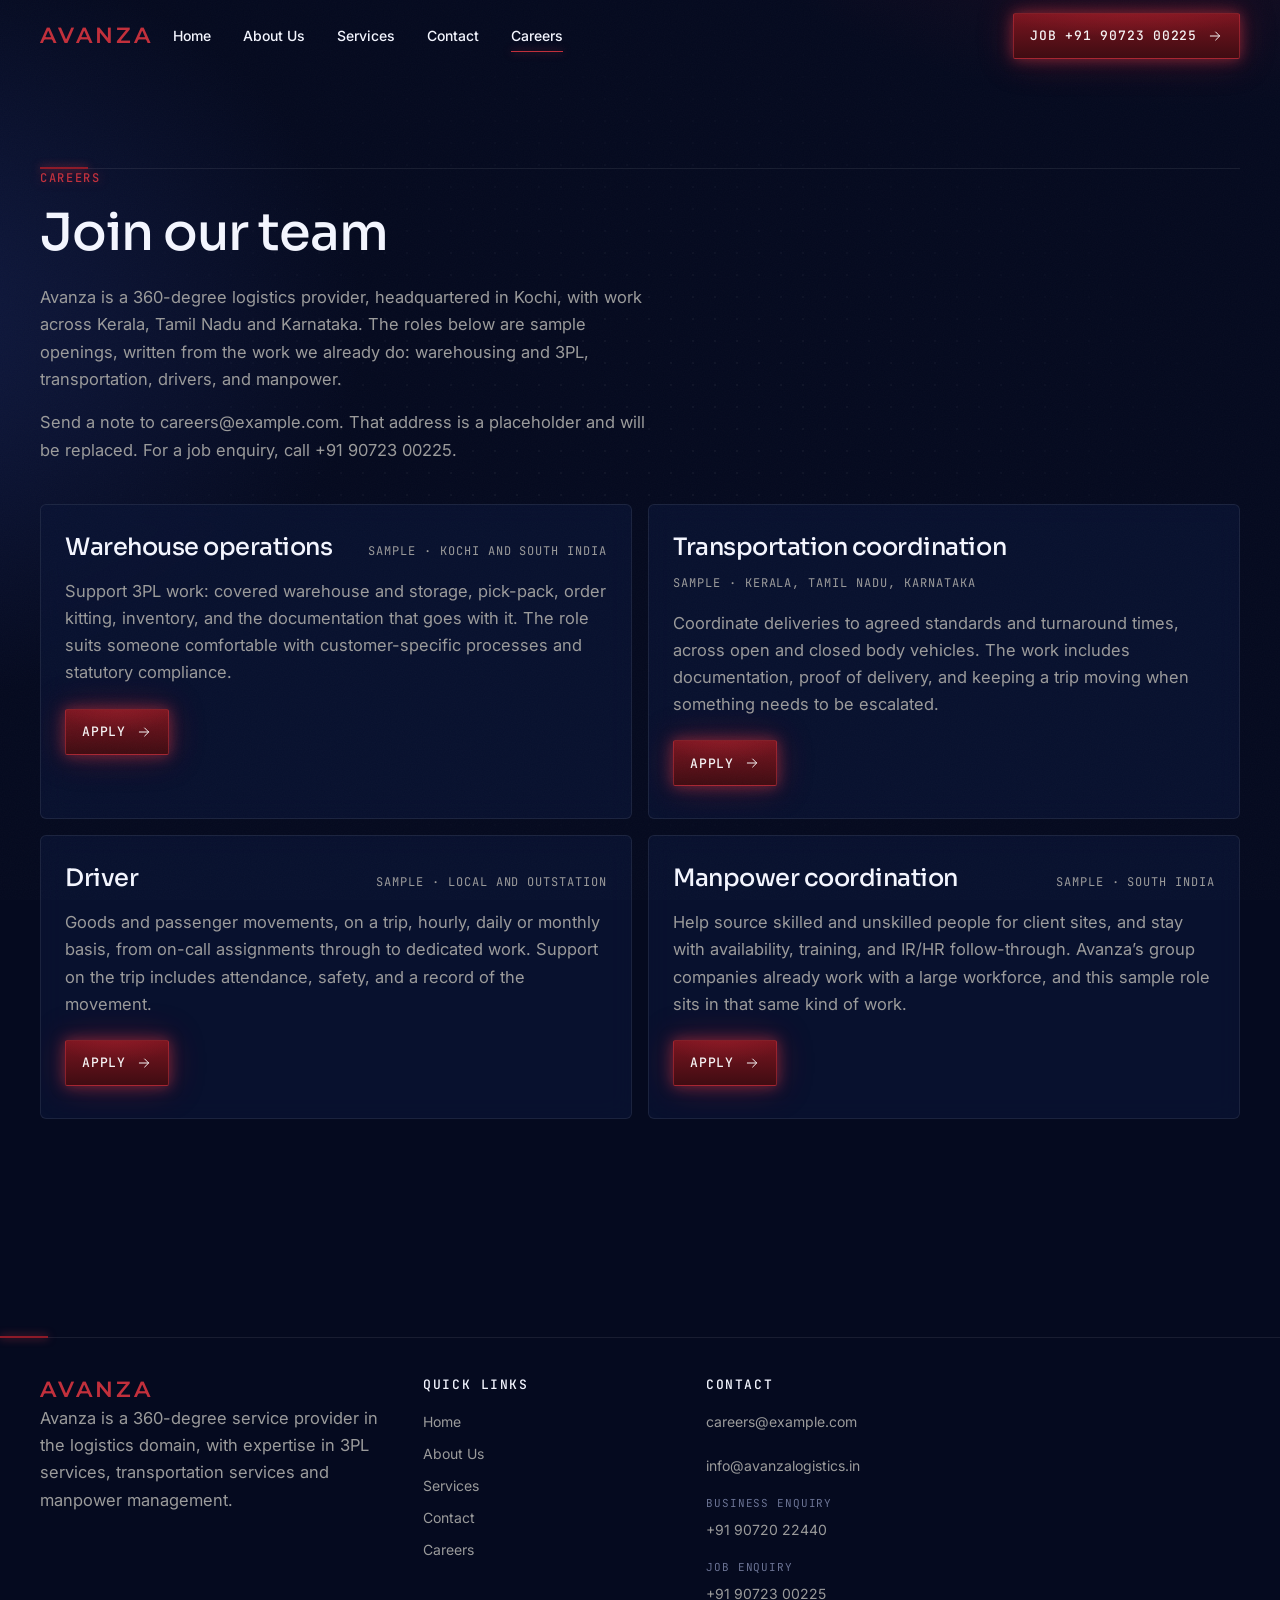
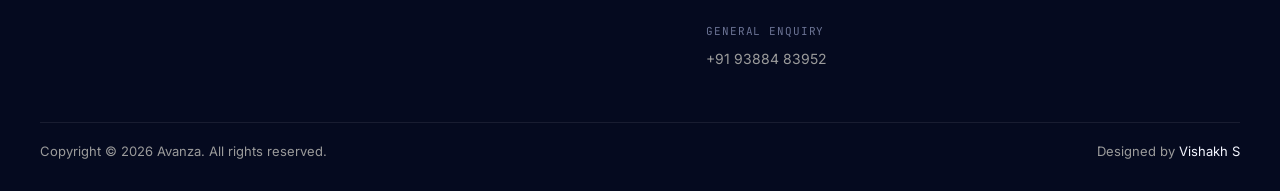
==== commit 1cccecf4: "Let visitors see the work, find a way onto the team, and call the right line. Co-authored-by: Cursor" ====
--- a/careers.html
+++ b/careers.html
@@ -21,8 +21,8 @@
   <link rel="icon" type="image/png" sizes="32x32" href="assets/images/favicon/favicon-32x32.png">
   <link rel="preconnect" href="https://fonts.googleapis.com">
   <link rel="preconnect" href="https://fonts.gstatic.com" crossorigin>
-  <link rel="stylesheet" href="https://fonts.googleapis.com/css2?family=Inter:wght@400;500;600&family=JetBrains+Mono:wght@400;500&family=Sora:wght@500;600&display=swap">
-  <link rel="stylesheet" href="assets/css/style.css">
+  <link rel="stylesheet" href="https://fonts.googleapis.com/css2?family=Inter:wght@400;500;600&family=JetBrains+Mono:wght@400;500&family=Montserrat:wght@600&family=Sora:wght@500;600&display=swap">
+  <link rel="stylesheet" href="assets/css/style.css?v=20261004q">
 </head>
 <body>
   <svg xmlns="http://www.w3.org/2000/svg" hidden>
@@ -35,9 +35,7 @@
 
   <header id="header" class="header">
     <div class="container header__bar">
-      <a class="logo" href="index.html" aria-label="Avanza home">
-        <img src="assets/images/logo.png" alt="Avanza" width="786" height="808">
-      </a>
+      <a class="logo" href="index.html" aria-label="Avanza home">Avanza</a>
       <nav id="site-nav" class="site-nav" aria-label="Primary">
         <ul class="nav-list">
           <li><a href="index.html#hero" style="--i:0">Home</a></li>
@@ -47,14 +45,17 @@
           <li><a href="careers.html" style="--i:4" aria-current="page">Careers</a></li>
         </ul>
         <div class="mobile-contact">
-          <a href="tel:+919388483952">+91 93884 83952</a>
-          <a href="tel:+914842384369">+91 484 2384369</a>
+          <ul class="enquiry-list">
+            <li><span>Business enquiry</span><a href="tel:+919072022440">+91 90720 22440</a></li>
+            <li><span>Job enquiry</span><a href="tel:+919072300225">+91 90723 00225</a></li>
+            <li><span>General enquiry</span><a href="tel:+919388483952">+91 93884 83952</a></li>
+          </ul>
           <a href="mailto:info@avanzalogistics.in">info@avanzalogistics.in</a>
         </div>
       </nav>
       <div class="header__tools">
-        <a class="btn btn--primary header__cta" href="tel:+919388483952">Call +91 93884 83952 <svg width="16" height="16" aria-hidden="true"><use href="#i-arrow"/></svg></a>
-        <a class="icon-btn header__call-icon" href="tel:+919388483952" aria-label="Call +91 93884 83952"><svg width="18" height="18" aria-hidden="true"><use href="#i-phone"/></svg></a>
+        <a class="btn btn--primary header__cta" href="tel:+919072300225">Job +91 90723 00225 <svg width="16" height="16" aria-hidden="true"><use href="#i-arrow"/></svg></a>
+        <a class="icon-btn header__call-icon" href="tel:+919072300225" aria-label="Job enquiry +91 90723 00225"><svg width="18" height="18" aria-hidden="true"><use href="#i-phone"/></svg></a>
         <button type="button" class="nav-toggle" id="nav-toggle" aria-expanded="false" aria-controls="site-nav" aria-label="Open menu">
           <svg class="icon-open" width="22" height="22" viewBox="0 0 24 24" fill="none" stroke="currentColor" stroke-width="1.5" aria-hidden="true"><path d="M4 7h16M4 12h16M4 17h16"/></svg>
           <svg class="icon-close" width="22" height="22" viewBox="0 0 24 24" fill="none" stroke="currentColor" stroke-width="1.5" aria-hidden="true"><path d="M6 6l12 12M18 6L6 18"/></svg>
@@ -71,7 +72,7 @@
         <h1 class="h2" id="careers-title">Join our team</h1>
         <div class="measure" style="margin-top:24px">
           <p>Avanza is a 360-degree logistics provider, headquartered in Kochi, with work across Kerala, Tamil Nadu and Karnataka. The roles below are sample openings, written from the work we already do: warehousing and 3PL, transportation, drivers, and manpower.</p>
-          <p>Send a note to <a href="mailto:careers@example.com">careers@example.com</a>. That address is a placeholder and will be replaced.</p>
+          <p>Send a note to <a href="mailto:careers@example.com">careers@example.com</a>. That address is a placeholder and will be replaced. For a job enquiry, call <a href="tel:+919072300225">+91 90723 00225</a>.</p>
         </div>
         <div class="jobs">
           <article class="job glass">
@@ -115,7 +116,7 @@
     <div class="rule" aria-hidden="true"><span></span></div>
     <div class="container footer__grid">
       <div>
-        <a class="logo" href="index.html"><img src="assets/images/logo.png" alt="Avanza" width="786" height="808"></a>
+        <a class="logo" href="index.html">Avanza</a>
         <p>Avanza is a 360-degree service provider in the logistics domain, with expertise in 3PL services, transportation services and manpower management.</p>
       </div>
       <div>
@@ -132,19 +133,22 @@
       </div>
       <div>
         <h2>Contact</h2>
-        <ul>
+        <ul class="enquiry-list">
           <li><a href="mailto:careers@example.com">careers@example.com</a></li>
           <li><a href="mailto:info@avanzalogistics.in">info@avanzalogistics.in</a></li>
-          <li><a href="tel:+919388483952">+91 93884 83952</a></li>
+          <li><span>Business enquiry</span><a href="tel:+919072022440">+91 90720 22440</a></li>
+          <li><span>Job enquiry</span><a href="tel:+919072300225">+91 90723 00225</a></li>
+          <li><span>General enquiry</span><a href="tel:+919388483952">+91 93884 83952</a></li>
         </ul>
       </div>
     </div>
     <div class="container footer__bottom">
       <span>Copyright © <span data-year>2026</span> Avanza. All rights reserved.</span>
+      <span>Designed by <a href="https://www.linkedin.com/in/vishakhs17" target="_blank" rel="noopener noreferrer">Vishakh S</a></span>
     </div>
   </footer>
 
   <button type="button" class="to-top" id="to-top" aria-label="Back to top"><svg width="18" height="18" aria-hidden="true"><use href="#i-up"/></svg></button>
-  <script src="assets/js/main.js" defer></script>
+  <script src="assets/js/main.js?v=20261004h" defer></script>
 </body>
 </html>
--- a/assets/css/style.css
+++ b/assets/css/style.css
@@ -1,5 +1,5 @@
 /* Avanza Logistics — control-tower theme
-   Surfaces and accent come only from the brand navy and deep red. */
+   Surfaces and accent come only from the brand navy and a dark glowing red. */
 
 :root {
   --bg-0: #050a1f;
@@ -10,15 +10,16 @@
   --line: rgba(255, 255, 255, 0.08);
   --line-strong: rgba(255, 255, 255, 0.14);
   --line-navy: #121c45;
-  --accent: #e23b32;
-  --accent-hover: #b42328;
-  --accent-soft: rgba(226, 59, 50, 0.12);
-  --accent-line: rgba(226, 59, 50, 0.45);
-  --accent-glow: 0 0 40px rgba(226, 59, 50, 0.35);
+  --accent: #8d1a28;
+  --accent-text: #c2303c;
+  --accent-hover: #641018;
+  --accent-soft: rgba(141, 26, 40, 0.2);
+  --accent-line: rgba(210, 56, 70, 0.5);
+  --accent-glow: 0 0 14px rgba(210, 56, 70, 0.55), 0 0 34px rgba(141, 26, 40, 0.48);
   --text-1: #f4f6ff;
   --text-2: #9b9b9b;
   --text-3: #6b7394;
-  --on-accent: #050a1f;
+  --on-accent: #f6f3f4;
   --r-sm: 2px;
   --r-md: 6px;
   --r-lg: 10px;
@@ -55,7 +56,7 @@
   line-height: 1.65;
   min-height: 100vh;
   background:
-    radial-gradient(900px 520px at 92% -10%, rgba(226, 59, 50, 0.08), transparent 55%),
+    radial-gradient(900px 520px at 92% -10%, rgba(141, 26, 40, 0.22), transparent 55%),
     radial-gradient(820px 640px at -10% 18%, rgba(18, 28, 69, 0.95), transparent 60%),
     var(--bg-0);
 }
@@ -93,7 +94,7 @@
 h1, h2, h3 { margin: 0; font-weight: 500; letter-spacing: -0.02em; line-height: 1.08; color: var(--text-1); font-family: var(--font-display); }
 
 :focus-visible {
-  outline: 2px solid var(--accent);
+  outline: 2px solid var(--accent-text);
   outline-offset: 3px;
 }
 
@@ -134,7 +135,8 @@
   font-weight: 500;
   letter-spacing: 0.14em;
   text-transform: uppercase;
-  color: var(--accent);
+  color: var(--accent-text);
+  text-shadow: 0 0 12px rgba(210, 56, 70, 0.45);
   margin: 0 0 16px;
 }
 
@@ -155,10 +157,13 @@
   width: 48px;
   height: 2px;
   background: var(--accent);
+  box-shadow: 0 0 8px rgba(210, 56, 70, 0.8);
 }
 
 section { position: relative; z-index: 1; scroll-margin-top: 84px; }
 .section { padding-block: var(--section-y); }
+.section--join { padding-block: clamp(28px, 5vw, 56px); }
+.section--join .cta-band { margin-top: 0; }
 .section--alt { background: linear-gradient(180deg, rgba(8, 15, 43, 0.92), rgba(8, 15, 43, 0.72)); }
 
 .h2 { font-size: clamp(2rem, 4vw, 3.5rem); max-width: 16ch; }
@@ -173,14 +178,14 @@
   font-weight: 500;
 }
 
-/* Buttons — navy ink on #e23b32 clears WCAG AA */
+/* Buttons — light ink on a dark red that glows */
 .btn {
   display: inline-flex;
   align-items: center;
   justify-content: center;
   gap: 10px;
-  min-height: 48px;
-  padding: 0 18px;
+  min-height: 46px;
+  padding: 0 16px;
   border-radius: var(--r-sm);
   font-family: var(--font-mono);
   font-size: 13px;
@@ -193,13 +198,15 @@
 .btn svg { transition: transform 180ms var(--ease); flex: none; }
 .btn:hover svg { transform: translateX(4px); }
 .btn--primary {
-  background: var(--accent);
+  background:
+    radial-gradient(120% 140% at 50% -20%, rgba(176, 36, 48, 0.4), transparent 52%),
+    linear-gradient(180deg, #7a1520 0%, #3f0c12 100%);
   color: var(--on-accent);
-  border-color: var(--accent);
+  border-color: rgba(210, 56, 70, 0.45);
+  box-shadow: var(--accent-glow);
 }
 .btn--primary:hover {
-  filter: brightness(1.06);
-  box-shadow: var(--accent-glow);
+  box-shadow: 0 0 16px rgba(210, 56, 70, 0.7), 0 0 40px rgba(141, 26, 40, 0.55);
 }
 .btn--ghost {
   background: transparent;
@@ -222,7 +229,7 @@
   border-radius: var(--r-sm);
   color: var(--text-1);
 }
-.icon-btn:hover { border-color: var(--accent-line); color: var(--accent); }
+.icon-btn:hover { border-color: var(--accent-line); color: var(--accent-text); text-shadow: 0 0 12px rgba(210, 56, 70, 0.45); }
 
 /* Header */
 .header {
@@ -240,6 +247,7 @@
   backdrop-filter: blur(16px);
   border-bottom-color: var(--line);
 }
+body.nav-open .header.is-stuck { backdrop-filter: none; }
 .header__bar {
   height: 100%;
   display: flex;
@@ -248,8 +256,18 @@
   position: relative;
   z-index: 120;
 }
-.logo { display: flex; align-items: center; flex: none; }
-.logo img { height: 52px; width: auto; max-width: none; }
+.logo {
+  display: flex;
+  align-items: center;
+  flex: none;
+  font-family: "Montserrat", "Sora", sans-serif;
+  font-weight: 600;
+  font-size: 22px;
+  letter-spacing: 0.14em;
+  text-transform: uppercase;
+  color: var(--accent-text);
+  line-height: 1;
+}
 
 .site-nav { display: none; }
 .nav-list { display: flex; align-items: center; gap: 26px; }
@@ -267,7 +285,8 @@
   bottom: 0;
   width: 100%;
   height: 1px;
-  background: var(--accent);
+  background: var(--accent-text);
+  box-shadow: 0 0 8px rgba(210, 56, 70, 0.8);
   transform: scaleX(0);
   transform-origin: left;
   transition: transform 200ms var(--ease);
@@ -279,7 +298,14 @@
 .header__tools { margin-left: auto; display: flex; align-items: center; gap: 10px; }
 .header__social { display: none; gap: 8px; }
 .header__cta { display: none; }
-.header__call-icon { background: var(--accent); color: var(--on-accent); border-color: var(--accent); }
+.header__call-icon {
+  background:
+    radial-gradient(120% 140% at 50% -20%, rgba(176, 36, 48, 0.4), transparent 52%),
+    linear-gradient(180deg, #7a1520 0%, #3f0c12 100%);
+  color: var(--on-accent);
+  border-color: rgba(210, 56, 70, 0.45);
+  box-shadow: var(--accent-glow);
+}
 .nav-toggle {
   width: 44px;
   height: 44px;
@@ -311,7 +337,7 @@
   position: absolute;
   inset: 0;
   opacity: 0;
-  transition: opacity 1200ms var(--ease);
+  transition: opacity 400ms var(--ease);
 }
 .hero__slide.is-active { opacity: 1; }
 .hero__slide img {
@@ -319,27 +345,8 @@
   height: 100%;
   max-width: none;
   object-fit: cover;
+  object-position: center center;
   filter: saturate(0.62) contrast(1.05);
-}
-.hero__slide--ph {
-  background:
-    radial-gradient(520px 320px at 70% 40%, rgba(226, 59, 50, 0.14), transparent 62%),
-    linear-gradient(155deg, #121c45 0%, #050a1f 72%);
-}
-.hero__slide--ph[data-ph="4"] {
-  background:
-    radial-gradient(480px 280px at 30% 60%, rgba(18, 28, 69, 0.2), transparent 60%),
-    linear-gradient(200deg, #0b1435, #050a1f 70%);
-}
-.hero__slide--ph[data-ph="5"] {
-  background:
-    radial-gradient(420px 260px at 80% 70%, rgba(226, 59, 50, 0.1), transparent 60%),
-    linear-gradient(180deg, #121c45, #050a1f);
-}
-.hero__slide--ph[data-ph="6"] {
-  background:
-    radial-gradient(560px 340px at 62% 38%, rgba(226, 59, 50, 0.2), transparent 64%),
-    linear-gradient(160deg, #1a1020 0%, #050a1f 70%);
 }
 .hero__pending {
   position: absolute;
@@ -353,7 +360,7 @@
 }
 .hero__shade {
   z-index: 1;
-  background: linear-gradient(90deg, rgba(5, 10, 31, 0.9) 0%, rgba(5, 16, 59, 0.72) 46%, rgba(5, 10, 31, 0.58) 100%);
+  background: linear-gradient(90deg, rgba(5, 10, 31, 0.88) 0%, rgba(5, 10, 31, 0.7) 32%, rgba(5, 10, 31, 0.34) 58%, rgba(5, 10, 31, 0.16) 100%);
 }
 .hero__grid {
   position: relative;
@@ -374,8 +381,8 @@
 }
 .hero__title .line { display: block; overflow: hidden; }
 .hero__title .line > span { display: block; }
-.hero.is-playing .line > span { animation: line-in 800ms var(--ease) both; }
-.hero.is-playing .line:nth-child(2) > span { animation-delay: 90ms; }
+.hero.is-playing .line > span { animation: line-in 480ms var(--ease) both; }
+.hero.is-playing .line:nth-child(2) > span { animation-delay: 40ms; }
 .hero__title .fade {
   color: #c8cce0;
 }
@@ -427,8 +434,10 @@
   transform: scaleX(0);
   transform-origin: left;
 }
-.seg.is-done i { transform: scaleX(1); background: var(--accent); }
-.seg.is-active i { animation: fill 7s linear forwards; background: var(--accent); }
+.seg.is-done i,
+.seg.is-active i { background: var(--accent); box-shadow: 0 0 8px rgba(210, 56, 70, 0.8); }
+.seg.is-done i { transform: scaleX(1); }
+.seg.is-active i { animation: fill 4s linear forwards; }
 .hero.is-paused .seg.is-active i { animation-play-state: paused; }
 @keyframes fill { from { transform: scaleX(0); } to { transform: scaleX(1); } }
 
@@ -461,7 +470,8 @@
   width: 5px;
   height: 5px;
   border-radius: 50%;
-  background: var(--accent);
+  background: var(--accent-text);
+  box-shadow: 0 0 8px rgba(210, 56, 70, 0.75);
   flex: none;
 }
 @keyframes ticker { to { transform: translateX(-50%); } }
@@ -486,7 +496,7 @@
   text-transform: uppercase;
 }
 .status__row:first-of-type { border-top: 0; }
-.status__row b { color: var(--accent); font-weight: 500; }
+.status__row b { color: var(--accent-text); font-weight: 500; text-shadow: 0 0 12px rgba(210, 56, 70, 0.45); }
 .status__row span { color: var(--text-1); letter-spacing: 0.03em; white-space: nowrap; }
 .live {
   display: inline-flex;
@@ -497,13 +507,14 @@
   width: 7px;
   height: 7px;
   border-radius: 50%;
-  background: var(--accent);
-  box-shadow: 0 0 0 0 rgba(226, 59, 50, 0.6);
+  background: var(--accent-text);
+  box-shadow: 0 0 8px rgba(210, 56, 70, 0.85);
   animation: pulse 2.2s var(--ease) infinite;
 }
 @keyframes pulse {
-  70% { box-shadow: 0 0 0 8px rgba(226, 59, 50, 0); }
-  100% { box-shadow: 0 0 0 0 rgba(226, 59, 50, 0); }
+  0% { box-shadow: 0 0 8px rgba(210, 56, 70, 0.85); }
+  70% { box-shadow: 0 0 0 8px rgba(210, 56, 70, 0); }
+  100% { box-shadow: 0 0 8px rgba(210, 56, 70, 0.85); }
 }
 
 .tick { position: absolute; width: 12px; height: 12px; border: 1px solid var(--accent-line); pointer-events: none; }
@@ -554,7 +565,8 @@
   font-family: var(--font-display);
   font-size: clamp(2.6rem, 5vw, 3.6rem);
   letter-spacing: -0.04em;
-  color: var(--accent);
+  color: var(--accent-text);
+  text-shadow: 0 0 18px rgba(210, 56, 70, 0.4);
   line-height: 1;
 }
 .stat__label {
@@ -605,7 +617,7 @@
   content: "";
   position: absolute;
   inset: 0;
-  background: radial-gradient(180px circle at var(--mx, 50%) var(--my, 0%), rgba(226, 59, 50, 0.14), transparent 65%);
+  background: radial-gradient(180px circle at var(--mx, 50%) var(--my, 0%), rgba(141, 26, 40, 0.14), transparent 65%);
   opacity: 0;
   transition: opacity 180ms var(--ease);
   pointer-events: none;
@@ -834,7 +846,7 @@
   font-size: 12px;
   letter-spacing: 0.08em;
   text-transform: uppercase;
-  color: var(--accent);
+  color: var(--accent-text);
 }
 .sol__go[hidden], .sol__desc[hidden] { display: none; }
 
@@ -862,7 +874,7 @@
   font-size: 12px;
   font-weight: 500;
   letter-spacing: 0.12em;
-  color: var(--accent);
+  color: var(--accent-text);
 }
 .tab span { font-size: 14px; font-weight: 500; color: var(--text-1); white-space: nowrap; }
 .tab:hover { background: var(--bg-4); }
@@ -899,7 +911,7 @@
   line-height: 1.4;
   background: rgba(255, 255, 255, 0.02);
 }
-.caps svg { color: var(--accent); flex: none; margin-top: 2px; }
+.caps svg { color: var(--accent-text); flex: none; margin-top: 2px; filter: drop-shadow(0 0 5px rgba(210, 56, 70, 0.65)); }
 .coverage { display: flex; flex-wrap: wrap; gap: 8px; margin: 18px 0; }
 .dash { padding: 18px; margin-bottom: 22px; }
 .dash__head, .dash__row {
@@ -933,7 +945,7 @@
 }
 .route i {
   height: 1px;
-  background: linear-gradient(90deg, var(--accent), rgba(226, 59, 50, 0.15));
+  background: linear-gradient(90deg, var(--accent), rgba(141, 26, 40, 0.15));
 }
 .node {
   width: 8px;
@@ -988,7 +1000,7 @@
 .addr { padding: 24px; }
 .addr h3 { margin-bottom: 10px; }
 .addr a { color: var(--text-1); border-bottom: 1px solid var(--line-strong); }
-.addr a:hover { border-bottom-color: var(--accent); color: var(--accent); }
+.addr a:hover { border-bottom-color: var(--accent-text); color: var(--accent-text); }
 .addr .btn { margin-top: 18px; }
 .map-frame {
   position: relative;
@@ -1020,6 +1032,24 @@
   gap: 18px;
   align-items: center;
 }
+.enquiry-list {
+  list-style: none;
+  margin: 16px 0 0;
+  padding: 0;
+  display: grid;
+  gap: 12px;
+}
+.enquiry-list li { display: grid; gap: 2px; }
+.enquiry-list span {
+  font-family: var(--font-mono);
+  font-size: 11px;
+  letter-spacing: 0.08em;
+  text-transform: uppercase;
+  color: var(--text-3);
+}
+.enquiry-list a { color: var(--text-1); }
+.footer .enquiry-list { margin-top: 0; }
+.footer .enquiry-list a { font-size: 14px; color: var(--text-2); }
 
 /* Trust */
 .cert-grid { display: grid; gap: 16px; margin-top: 36px; }
@@ -1033,7 +1063,7 @@
 .cert img { max-height: 72px; width: auto; object-fit: contain; filter: grayscale(1) brightness(1.4); transition: filter 200ms var(--ease); }
 .cert:hover img { filter: none; }
 .cert__badge { display: flex; flex-direction: column; align-items: flex-start; gap: 10px; color: var(--text-1); }
-.cert__badge svg { color: var(--accent); }
+.cert__badge svg { color: var(--accent-text); filter: drop-shadow(0 0 5px rgba(210, 56, 70, 0.65)); }
 
 .clients-head { margin-bottom: 28px; }
 .marquee { overflow: hidden; mask-image: linear-gradient(90deg, transparent, #000 8%, #000 92%, transparent); }
@@ -1084,13 +1114,20 @@
 }
 .footer h2 { font-size: 13px; letter-spacing: 0.12em; text-transform: uppercase; font-family: var(--font-mono); font-weight: 500; margin-bottom: 14px; color: var(--text-1); }
 .footer a { display: inline-flex; min-height: 32px; align-items: center; color: var(--text-2); font-size: 14px; }
-.footer a:hover { color: var(--accent); }
+.footer a:hover { color: var(--accent-text); }
+.footer a.logo {
+  color: var(--accent-text);
+  font-size: 22px;
+  min-height: 0;
+}
+.footer a.logo:hover { color: var(--accent-text); }
 .footer__brand p { font-size: 14px; max-width: 36ch; }
 .footer__brand .logo { margin-bottom: 16px; }
 .social-row { display: flex; gap: 8px; margin-top: 16px; }
 .footer__bottom {
   display: flex;
   justify-content: space-between;
+  flex-wrap: wrap;
   gap: 12px;
   align-items: center;
   padding: 18px 0 28px;
@@ -1098,6 +1135,7 @@
   font-size: 13px;
   border-top: 1px solid var(--line);
 }
+.footer__bottom a { display: inline; min-height: 0; font-size: inherit; color: var(--text-1); }
 .to-top {
   position: fixed;
   right: 18px;
@@ -1114,7 +1152,7 @@
   border-radius: var(--r-sm);
 }
 .to-top.is-on { display: inline-flex; }
-.to-top:hover { border-color: var(--accent-line); color: var(--accent); }
+.to-top:hover { border-color: var(--accent-line); color: var(--accent-text); }
 
 .reveal {
   opacity: 0;
@@ -1179,6 +1217,7 @@
     background: rgba(5, 10, 31, 0.96);
     backdrop-filter: blur(16px);
     padding: 96px 28px 40px;
+    overflow-y: auto;
     opacity: 0;
     visibility: hidden;
     transform: translateY(-8px);
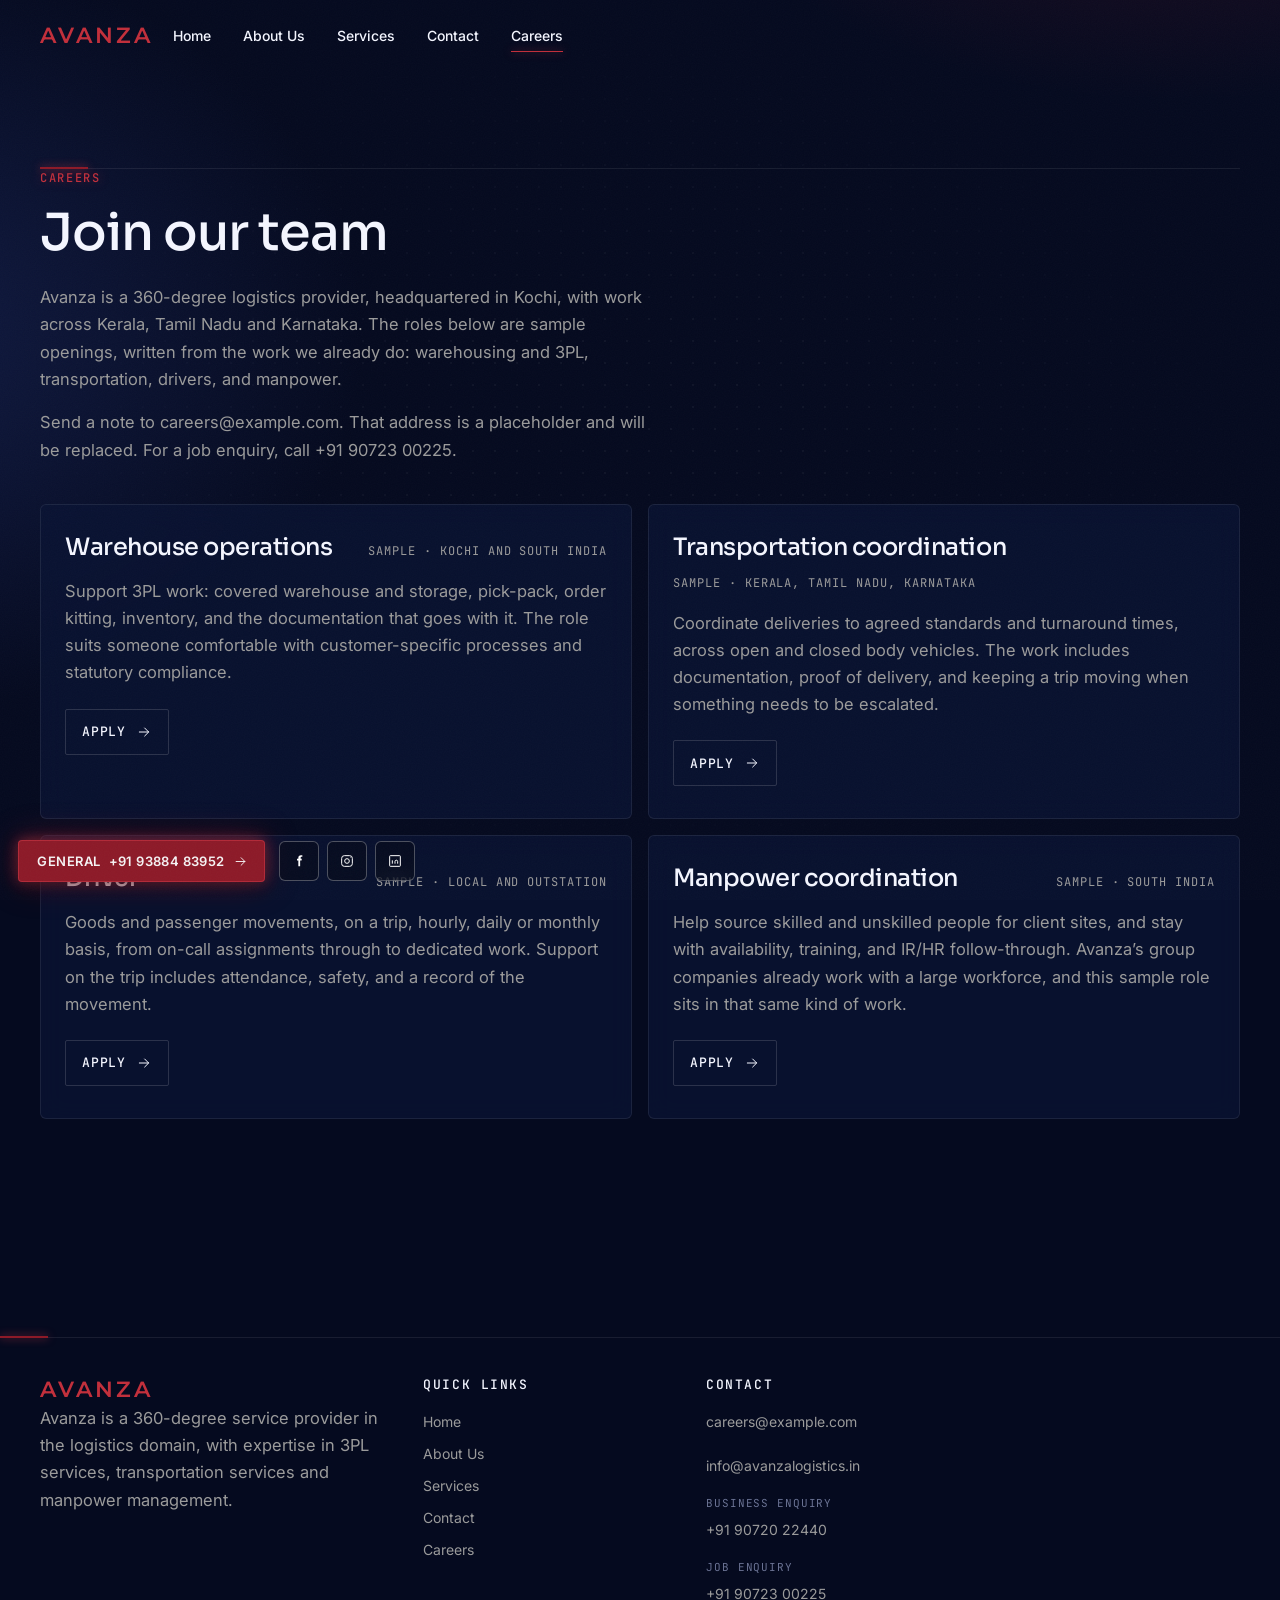
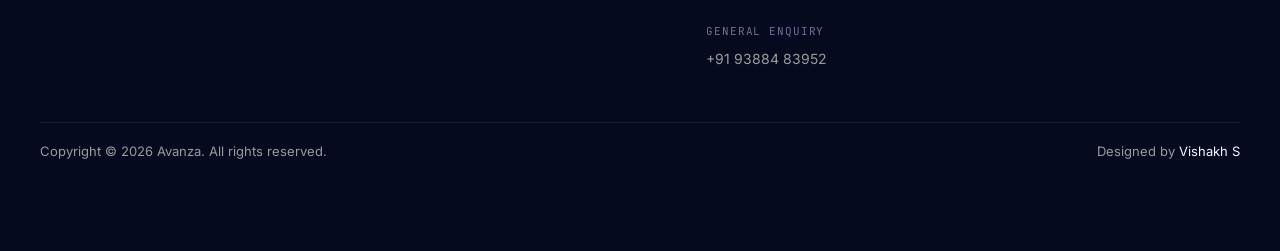
==== commit 5783a6d6: "Pin the general line and social links to the bottom of the screen so they stay in reach, and drop th" ====
--- a/careers.html
+++ b/careers.html
@@ -22,7 +22,7 @@
   <link rel="preconnect" href="https://fonts.googleapis.com">
   <link rel="preconnect" href="https://fonts.gstatic.com" crossorigin>
   <link rel="stylesheet" href="https://fonts.googleapis.com/css2?family=Inter:wght@400;500;600&family=JetBrains+Mono:wght@400;500&family=Montserrat:wght@600&family=Sora:wght@500;600&display=swap">
-  <link rel="stylesheet" href="assets/css/style.css?v=20261004q">
+  <link rel="stylesheet" href="assets/css/style.css?v=20261004r">
 </head>
 <body>
   <svg xmlns="http://www.w3.org/2000/svg" hidden>
@@ -54,8 +54,6 @@
         </div>
       </nav>
       <div class="header__tools">
-        <a class="btn btn--primary header__cta" href="tel:+919072300225">Job +91 90723 00225 <svg width="16" height="16" aria-hidden="true"><use href="#i-arrow"/></svg></a>
-        <a class="icon-btn header__call-icon" href="tel:+919072300225" aria-label="Job enquiry +91 90723 00225"><svg width="18" height="18" aria-hidden="true"><use href="#i-phone"/></svg></a>
         <button type="button" class="nav-toggle" id="nav-toggle" aria-expanded="false" aria-controls="site-nav" aria-label="Open menu">
           <svg class="icon-open" width="22" height="22" viewBox="0 0 24 24" fill="none" stroke="currentColor" stroke-width="1.5" aria-hidden="true"><path d="M4 7h16M4 12h16M4 17h16"/></svg>
           <svg class="icon-close" width="22" height="22" viewBox="0 0 24 24" fill="none" stroke="currentColor" stroke-width="1.5" aria-hidden="true"><path d="M6 6l12 12M18 6L6 18"/></svg>
@@ -81,7 +79,7 @@
               <p class="meta">Sample · Kochi and South India</p>
             </header>
             <p>Support 3PL work: covered warehouse and storage, pick-pack, order kitting, inventory, and the documentation that goes with it. The role suits someone comfortable with customer-specific processes and statutory compliance.</p>
-            <a class="btn btn--primary" href="mailto:careers@example.com?subject=Sample%20application%20%E2%80%94%20Warehouse%20operations"><span>Apply</span> <svg width="16" height="16" aria-hidden="true"><use href="#i-arrow"/></svg></a>
+            <a class="btn btn--ghost" href="mailto:careers@example.com?subject=Sample%20application%20%E2%80%94%20Warehouse%20operations"><span>Apply</span> <svg width="16" height="16" aria-hidden="true"><use href="#i-arrow"/></svg></a>
           </article>
           <article class="job glass">
             <header>
@@ -89,7 +87,7 @@
               <p class="meta">Sample · Kerala, Tamil Nadu, Karnataka</p>
             </header>
             <p>Coordinate deliveries to agreed standards and turnaround times, across open and closed body vehicles. The work includes documentation, proof of delivery, and keeping a trip moving when something needs to be escalated.</p>
-            <a class="btn btn--primary" href="mailto:careers@example.com?subject=Sample%20application%20%E2%80%94%20Transportation%20coordination"><span>Apply</span> <svg width="16" height="16" aria-hidden="true"><use href="#i-arrow"/></svg></a>
+            <a class="btn btn--ghost" href="mailto:careers@example.com?subject=Sample%20application%20%E2%80%94%20Transportation%20coordination"><span>Apply</span> <svg width="16" height="16" aria-hidden="true"><use href="#i-arrow"/></svg></a>
           </article>
           <article class="job glass">
             <header>
@@ -97,7 +95,7 @@
               <p class="meta">Sample · Local and outstation</p>
             </header>
             <p>Goods and passenger movements, on a trip, hourly, daily or monthly basis, from on-call assignments through to dedicated work. Support on the trip includes attendance, safety, and a record of the movement.</p>
-            <a class="btn btn--primary" href="mailto:careers@example.com?subject=Sample%20application%20%E2%80%94%20Driver"><span>Apply</span> <svg width="16" height="16" aria-hidden="true"><use href="#i-arrow"/></svg></a>
+            <a class="btn btn--ghost" href="mailto:careers@example.com?subject=Sample%20application%20%E2%80%94%20Driver"><span>Apply</span> <svg width="16" height="16" aria-hidden="true"><use href="#i-arrow"/></svg></a>
           </article>
           <article class="job glass">
             <header>
@@ -105,7 +103,7 @@
               <p class="meta">Sample · South India</p>
             </header>
             <p>Help source skilled and unskilled people for client sites, and stay with availability, training, and IR/HR follow-through. Avanza’s group companies already work with a large workforce, and this sample role sits in that same kind of work.</p>
-            <a class="btn btn--primary" href="mailto:careers@example.com?subject=Sample%20application%20%E2%80%94%20Manpower%20coordination"><span>Apply</span> <svg width="16" height="16" aria-hidden="true"><use href="#i-arrow"/></svg></a>
+            <a class="btn btn--ghost" href="mailto:careers@example.com?subject=Sample%20application%20%E2%80%94%20Manpower%20coordination"><span>Apply</span> <svg width="16" height="16" aria-hidden="true"><use href="#i-arrow"/></svg></a>
           </article>
         </div>
       </div>
@@ -148,6 +146,15 @@
     </div>
   </footer>
 
+  <div class="corner-dock">
+    <a class="corner-dock__phone" href="tel:+919388483952">General <span>+91 93884 83952</span> <svg width="15" height="15" aria-hidden="true"><use href="#i-arrow"/></svg></a>
+    <div class="corner-dock__social">
+      <a href="https://www.facebook.com/profile.php?id=61559986353555" target="_blank" rel="noopener noreferrer" aria-label="Facebook"><svg width="16" height="16" viewBox="0 0 24 24" fill="currentColor" aria-hidden="true"><path d="M14.5 8.5V6.8c0-.7.5-1.1 1.2-1.1H17V3.5h-2.1C12.4 3.5 11 4.9 11 7.1v1.4H9v2.6h2V20h2.7v-8.9h2.2l.3-2.6h-2.5z"/></svg></a>
+      <a href="https://www.instagram.com/avanza_log" target="_blank" rel="noopener noreferrer" aria-label="Instagram"><svg width="16" height="16" viewBox="0 0 24 24" fill="none" stroke="currentColor" stroke-width="1.5" aria-hidden="true"><rect x="4" y="4" width="16" height="16" rx="4"/><circle cx="12" cy="12" r="3.5"/><circle cx="17.2" cy="6.8" r="0.6" fill="currentColor" stroke="none"/></svg></a>
+      <a href="https://www.linkedin.com/company/avanza-logistics-p-ltd/" target="_blank" rel="noopener noreferrer" aria-label="LinkedIn"><svg width="16" height="16" viewBox="0 0 24 24" fill="none" stroke="currentColor" stroke-width="1.5" aria-hidden="true"><rect x="4" y="4" width="16" height="16" rx="1"/><path d="M8 11v5M8 8.2h.01M12 16v-3.2a2 2 0 0 1 4 0V16"/></svg></a>
+    </div>
+  </div>
+
   <button type="button" class="to-top" id="to-top" aria-label="Back to top"><svg width="18" height="18" aria-hidden="true"><use href="#i-up"/></svg></button>
   <script src="assets/js/main.js?v=20261004h" defer></script>
 </body>
--- a/assets/css/style.css
+++ b/assets/css/style.css
@@ -214,8 +214,8 @@
   border-color: var(--line-strong);
 }
 .btn--ghost:hover {
-  border-color: var(--accent-line);
-  background: var(--accent-soft);
+  border-color: rgba(255, 255, 255, 0.42);
+  background: rgba(255, 255, 255, 0.06);
 }
 .btn-row { display: flex; flex-wrap: wrap; gap: 12px; }
 
@@ -296,16 +296,6 @@
 .nav-list a[aria-current="page"]::after { transform: scaleX(1); }
 
 .header__tools { margin-left: auto; display: flex; align-items: center; gap: 10px; }
-.header__social { display: none; gap: 8px; }
-.header__cta { display: none; }
-.header__call-icon {
-  background:
-    radial-gradient(120% 140% at 50% -20%, rgba(176, 36, 48, 0.4), transparent 52%),
-    linear-gradient(180deg, #7a1520 0%, #3f0c12 100%);
-  color: var(--on-accent);
-  border-color: rgba(210, 56, 70, 0.45);
-  box-shadow: var(--accent-glow);
-}
 .nav-toggle {
   width: 44px;
   height: 44px;
@@ -328,7 +318,7 @@
   display: flex;
   flex-direction: column;
   justify-content: flex-start;
-  padding: calc(var(--header-h) + 24px) 0 0;
+  padding: calc(var(--header-h) + 24px) 0 76px;
   overflow: hidden;
 }
 .hero__media, .hero__shade { position: absolute; inset: 0; }
@@ -1130,7 +1120,7 @@
   flex-wrap: wrap;
   gap: 12px;
   align-items: center;
-  padding: 18px 0 28px;
+  padding: 18px 0 88px;
   color: var(--text-2);
   font-size: 13px;
   border-top: 1px solid var(--line);
@@ -1152,7 +1142,60 @@
   border-radius: var(--r-sm);
 }
 .to-top.is-on { display: inline-flex; }
-.to-top:hover { border-color: var(--accent-line); color: var(--accent-text); }
+.to-top:hover { border-color: rgba(255, 255, 255, 0.42); color: var(--text-1); }
+
+.corner-dock {
+  position: fixed;
+  left: 18px;
+  bottom: 18px;
+  z-index: 60;
+  display: flex;
+  align-items: center;
+  gap: 14px;
+}
+.corner-dock__phone {
+  display: inline-flex;
+  align-items: center;
+  gap: 8px;
+  height: 42px;
+  padding: 0 16px 0 18px;
+  border-radius: 4px;
+  border: 1px solid rgba(210, 56, 70, 0.55);
+  background: var(--accent);
+  color: var(--on-accent);
+  box-shadow: 0 8px 18px rgba(0, 0, 0, 0.32), var(--accent-glow);
+  font-family: var(--font-body);
+  font-size: 13px;
+  font-weight: 600;
+  letter-spacing: 0.04em;
+  line-height: 1;
+  text-transform: uppercase;
+  white-space: nowrap;
+}
+.corner-dock__phone span { letter-spacing: 0.03em; }
+.corner-dock__phone svg { flex: none; }
+.corner-dock__phone:hover {
+  background: #a32032;
+  box-shadow: 0 0 16px rgba(210, 56, 70, 0.7), 0 0 40px rgba(141, 26, 40, 0.55), 0 8px 18px rgba(0, 0, 0, 0.32);
+}
+.corner-dock__phone:hover svg { transform: translateX(3px); }
+.corner-dock__social { display: flex; align-items: center; gap: 8px; }
+.corner-dock__social a {
+  width: 40px;
+  height: 40px;
+  display: inline-flex;
+  align-items: center;
+  justify-content: center;
+  color: #fff;
+  background: rgba(8, 10, 18, 0.45);
+  border: 1px solid rgba(255, 255, 255, 0.28);
+  border-radius: 6px;
+  backdrop-filter: blur(8px);
+}
+.corner-dock__social a:hover {
+  border-color: rgba(255, 255, 255, 0.55);
+  background: rgba(8, 10, 18, 0.7);
+}
 
 .reveal {
   opacity: 0;
@@ -1167,6 +1210,19 @@
 @media (max-width: 575px) {
   .status__row { grid-template-columns: 1fr; gap: 4px; }
   .status__row span { white-space: normal; }
+  .to-top { bottom: 70px; }
+}
+@media (max-width: 420px) {
+  .corner-dock { left: 10px; bottom: 10px; gap: 8px; }
+  .corner-dock__phone { height: 36px; padding: 0 10px; font-size: 11px; gap: 6px; }
+  .corner-dock__social { gap: 6px; }
+  .corner-dock__social a { width: 34px; height: 34px; }
+}
+@media (max-width: 360px) {
+  .corner-dock { left: 8px; gap: 6px; }
+  .corner-dock__phone { padding: 0 8px; font-size: 10px; gap: 5px; letter-spacing: 0.02em; }
+  .corner-dock__social { gap: 4px; }
+  .corner-dock__social a { width: 30px; height: 30px; }
 }
 @media (min-width: 576px) {
   .proof { grid-template-columns: repeat(3, 1fr); }
@@ -1178,8 +1234,7 @@
   .footer__grid { grid-template-columns: 1.4fr 1fr 1fr 1fr; }
 }
 @media (min-width: 992px) {
-  .header__cta, .header__social { display: inline-flex; }
-  .header__call-icon, .nav-toggle { display: none; }
+  .nav-toggle { display: none; }
   .site-nav { display: block; }
   .mobile-contact { display: none !important; }
   .hero__grid { grid-template-columns: minmax(0, 1.4fr) minmax(320px, 440px); align-items: center; }
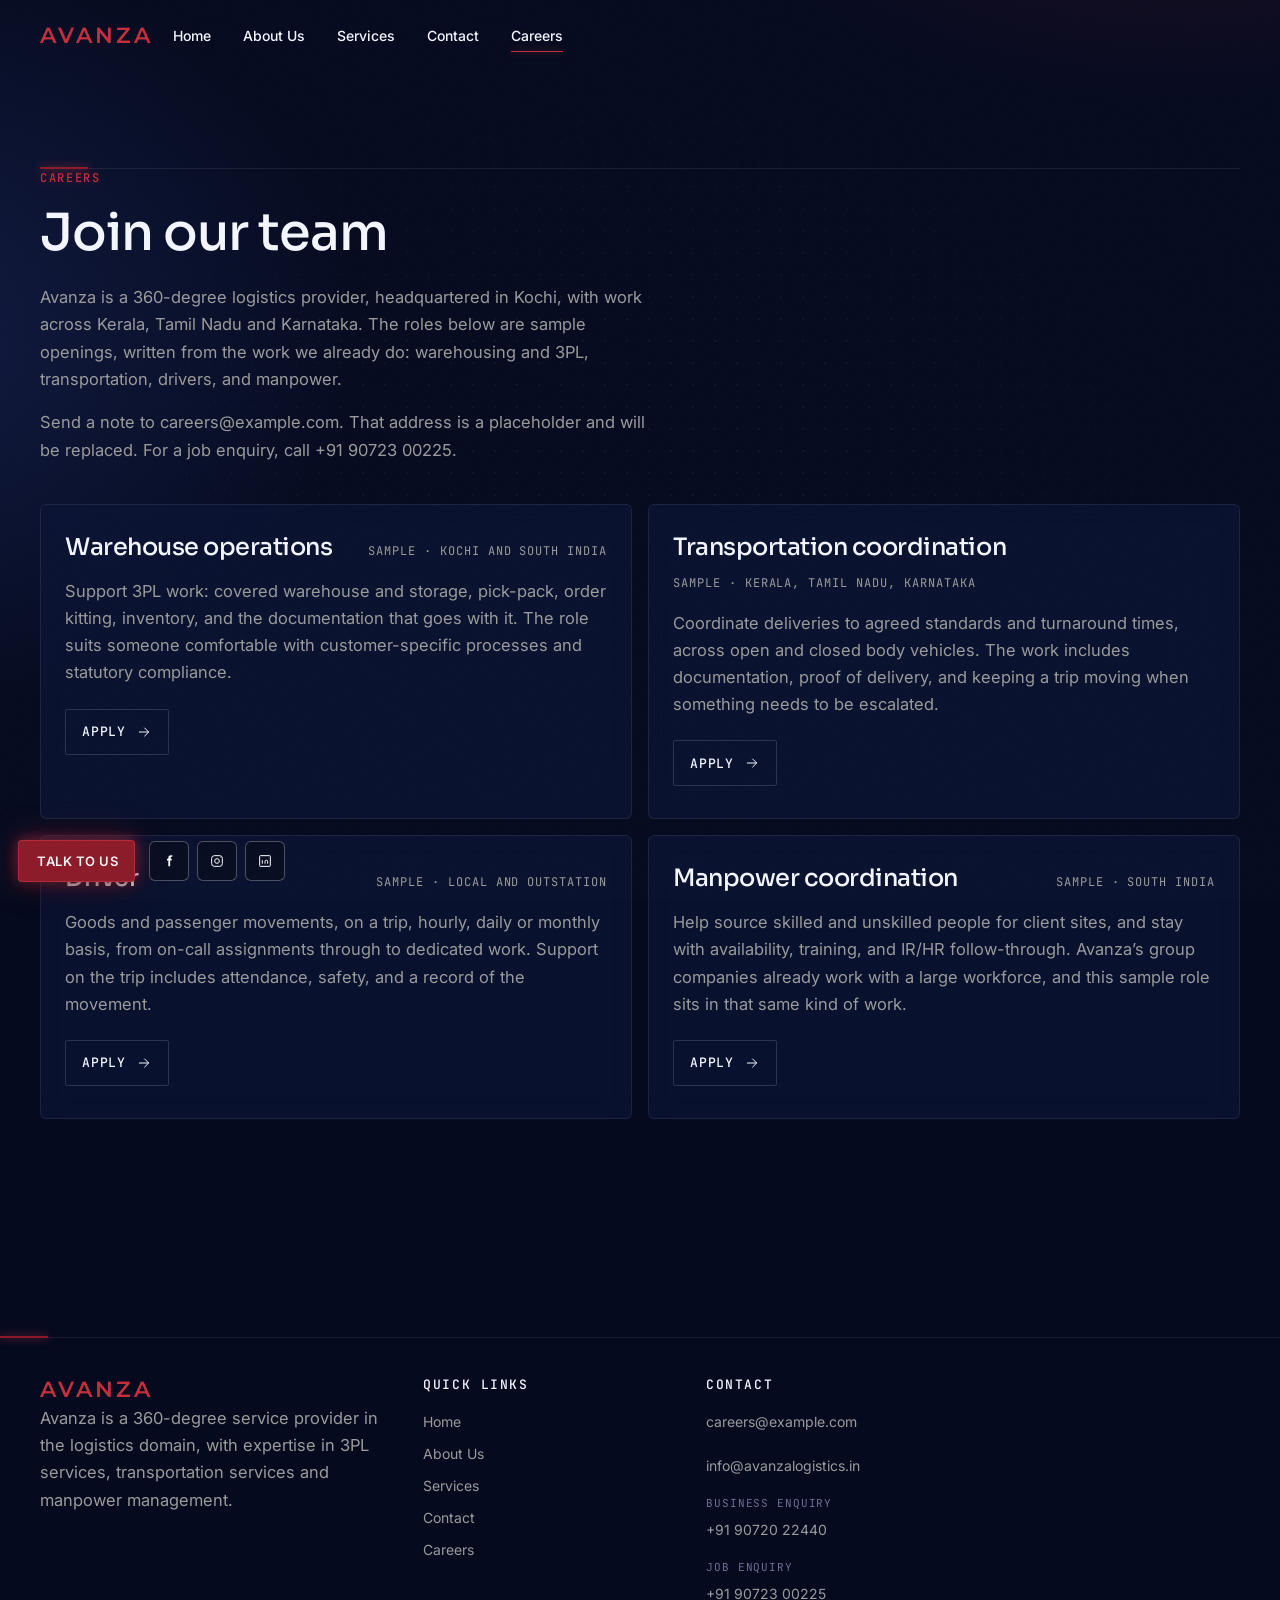
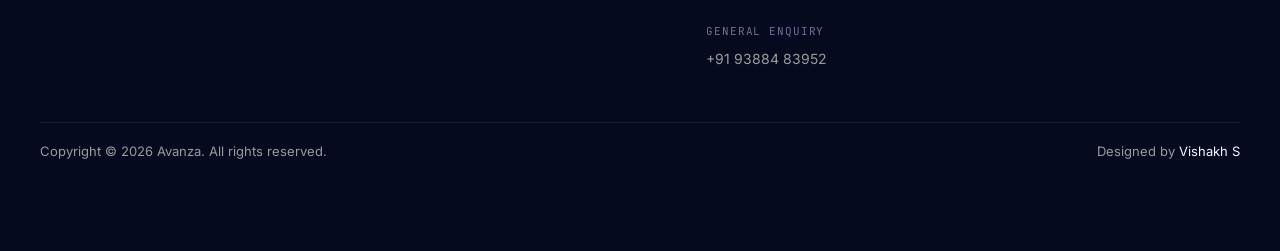
==== commit 10b30c3f: "Let a visitor choose the right line from Talk to us instead of calling the general number straight a" ====
--- a/careers.html
+++ b/careers.html
@@ -22,7 +22,7 @@
   <link rel="preconnect" href="https://fonts.googleapis.com">
   <link rel="preconnect" href="https://fonts.gstatic.com" crossorigin>
   <link rel="stylesheet" href="https://fonts.googleapis.com/css2?family=Inter:wght@400;500;600&family=JetBrains+Mono:wght@400;500&family=Montserrat:wght@600&family=Sora:wght@500;600&display=swap">
-  <link rel="stylesheet" href="assets/css/style.css?v=20261004r">
+  <link rel="stylesheet" href="assets/css/style.css?v=20261004v">
 </head>
 <body>
   <svg xmlns="http://www.w3.org/2000/svg" hidden>
@@ -147,7 +147,18 @@
   </footer>
 
   <div class="corner-dock">
-    <a class="corner-dock__phone" href="tel:+919388483952">General <span>+91 93884 83952</span> <svg width="15" height="15" aria-hidden="true"><use href="#i-arrow"/></svg></a>
+    <button type="button" class="corner-dock__phone" id="call-menu" aria-expanded="false" aria-controls="call-sheet">Talk to us</button>
+    <div class="call-sheet" id="call-sheet" role="dialog" aria-labelledby="call-sheet-title" hidden>
+      <div class="call-sheet__head">
+        <p id="call-sheet-title">Talk to us</p>
+        <button type="button" class="call-sheet__close" aria-label="Close">
+          <svg width="16" height="16" viewBox="0 0 24 24" fill="none" stroke="currentColor" stroke-width="1.5" aria-hidden="true"><path d="M6 6l12 12M18 6L6 18"/></svg>
+        </button>
+      </div>
+      <a href="tel:+919072022440"><span>Business enquiry</span><strong>+91 90720 22440</strong></a>
+      <a href="tel:+919072300225"><span>Job enquiry</span><strong>+91 90723 00225</strong></a>
+      <a href="tel:+919388483952"><span>General enquiry</span><strong>+91 93884 83952</strong></a>
+    </div>
     <div class="corner-dock__social">
       <a href="https://www.facebook.com/profile.php?id=61559986353555" target="_blank" rel="noopener noreferrer" aria-label="Facebook"><svg width="16" height="16" viewBox="0 0 24 24" fill="currentColor" aria-hidden="true"><path d="M14.5 8.5V6.8c0-.7.5-1.1 1.2-1.1H17V3.5h-2.1C12.4 3.5 11 4.9 11 7.1v1.4H9v2.6h2V20h2.7v-8.9h2.2l.3-2.6h-2.5z"/></svg></a>
       <a href="https://www.instagram.com/avanza_log" target="_blank" rel="noopener noreferrer" aria-label="Instagram"><svg width="16" height="16" viewBox="0 0 24 24" fill="none" stroke="currentColor" stroke-width="1.5" aria-hidden="true"><rect x="4" y="4" width="16" height="16" rx="4"/><circle cx="12" cy="12" r="3.5"/><circle cx="17.2" cy="6.8" r="0.6" fill="currentColor" stroke="none"/></svg></a>
@@ -156,6 +167,6 @@
   </div>
 
   <button type="button" class="to-top" id="to-top" aria-label="Back to top"><svg width="18" height="18" aria-hidden="true"><use href="#i-up"/></svg></button>
-  <script src="assets/js/main.js?v=20261004h" defer></script>
+  <script src="assets/js/main.js?v=20261004v" defer></script>
 </body>
 </html>
--- a/assets/css/style.css
+++ b/assets/css/style.css
@@ -1172,13 +1172,74 @@
   text-transform: uppercase;
   white-space: nowrap;
 }
-.corner-dock__phone span { letter-spacing: 0.03em; }
-.corner-dock__phone svg { flex: none; }
-.corner-dock__phone:hover {
+.corner-dock__phone:hover,
+.corner-dock__phone[aria-expanded="true"] {
   background: #a32032;
   box-shadow: 0 0 16px rgba(210, 56, 70, 0.7), 0 0 40px rgba(141, 26, 40, 0.55), 0 8px 18px rgba(0, 0, 0, 0.32);
 }
-.corner-dock__phone:hover svg { transform: translateX(3px); }
+.call-sheet {
+  position: absolute;
+  left: 0;
+  bottom: calc(100% + 10px);
+  width: 280px;
+  display: grid;
+  gap: 6px;
+  padding: 14px;
+  background: rgba(8, 15, 43, 0.96);
+  border: 1px solid var(--line-strong);
+  border-radius: var(--r-md);
+  box-shadow: 0 16px 40px rgba(0, 0, 0, 0.45);
+  backdrop-filter: blur(16px);
+}
+.call-sheet[hidden] { display: none; }
+.call-sheet__head {
+  display: flex;
+  align-items: center;
+  justify-content: space-between;
+  gap: 12px;
+  margin-bottom: 4px;
+}
+.call-sheet__head p {
+  margin: 0;
+  font-family: var(--font-mono);
+  font-size: 12px;
+  font-weight: 500;
+  letter-spacing: 0.12em;
+  text-transform: uppercase;
+  color: var(--text-1);
+}
+.call-sheet__close {
+  width: 32px;
+  height: 32px;
+  display: inline-flex;
+  align-items: center;
+  justify-content: center;
+  color: var(--text-1);
+  border-radius: var(--r-sm);
+}
+.call-sheet__close:hover { color: var(--accent-text); }
+.call-sheet a {
+  display: grid;
+  gap: 2px;
+  min-height: 52px;
+  padding: 8px 10px;
+  border-radius: var(--r-sm);
+  background: rgba(255, 255, 255, 0.03);
+  border: 1px solid var(--line);
+}
+.call-sheet a:hover { border-color: var(--accent-line); background: var(--accent-soft); }
+.call-sheet a span {
+  font-family: var(--font-mono);
+  font-size: 11px;
+  letter-spacing: 0.08em;
+  text-transform: uppercase;
+  color: var(--text-3);
+}
+.call-sheet a strong {
+  font-weight: 500;
+  font-size: 16px;
+  color: var(--text-1);
+}
 .corner-dock__social { display: flex; align-items: center; gap: 8px; }
 .corner-dock__social a {
   width: 40px;
@@ -1207,22 +1268,39 @@
 .glass.reveal.is-in:hover { transform: translateY(-3px); }
 
 /* Breakpoints */
+@media (max-width: 991px) {
+  .corner-dock {
+    left: 12px;
+    right: 12px;
+    bottom: max(12px, env(safe-area-inset-bottom));
+    justify-content: flex-start;
+    gap: 8px;
+  }
+  .corner-dock__phone {
+    flex: 1 1 auto;
+    min-width: 0;
+    justify-content: center;
+    height: 44px;
+    padding: 0 12px;
+    font-size: 12px;
+    letter-spacing: 0.02em;
+  }
+  .corner-dock__social { flex: none; gap: 8px; }
+  .corner-dock__social a { width: 44px; height: 44px; flex: none; }
+  .call-sheet { right: 0; width: auto; }
+  .to-top { bottom: 72px; }
+}
 @media (max-width: 575px) {
   .status__row { grid-template-columns: 1fr; gap: 4px; }
   .status__row span { white-space: normal; }
-  .to-top { bottom: 70px; }
-}
-@media (max-width: 420px) {
-  .corner-dock { left: 10px; bottom: 10px; gap: 8px; }
-  .corner-dock__phone { height: 36px; padding: 0 10px; font-size: 11px; gap: 6px; }
+}
+@media (max-width: 380px) {
+  .corner-dock { left: 8px; right: 8px; gap: 6px; }
+  .corner-dock__phone { padding: 0 10px; font-size: 12px; letter-spacing: 0.02em; }
   .corner-dock__social { gap: 6px; }
-  .corner-dock__social a { width: 34px; height: 34px; }
-}
-@media (max-width: 360px) {
-  .corner-dock { left: 8px; gap: 6px; }
-  .corner-dock__phone { padding: 0 8px; font-size: 10px; gap: 5px; letter-spacing: 0.02em; }
-  .corner-dock__social { gap: 4px; }
-  .corner-dock__social a { width: 30px; height: 30px; }
+  .corner-dock__phone,
+  .corner-dock__social a { height: 40px; }
+  .corner-dock__social a { width: 40px; }
 }
 @media (min-width: 576px) {
   .proof { grid-template-columns: repeat(3, 1fr); }
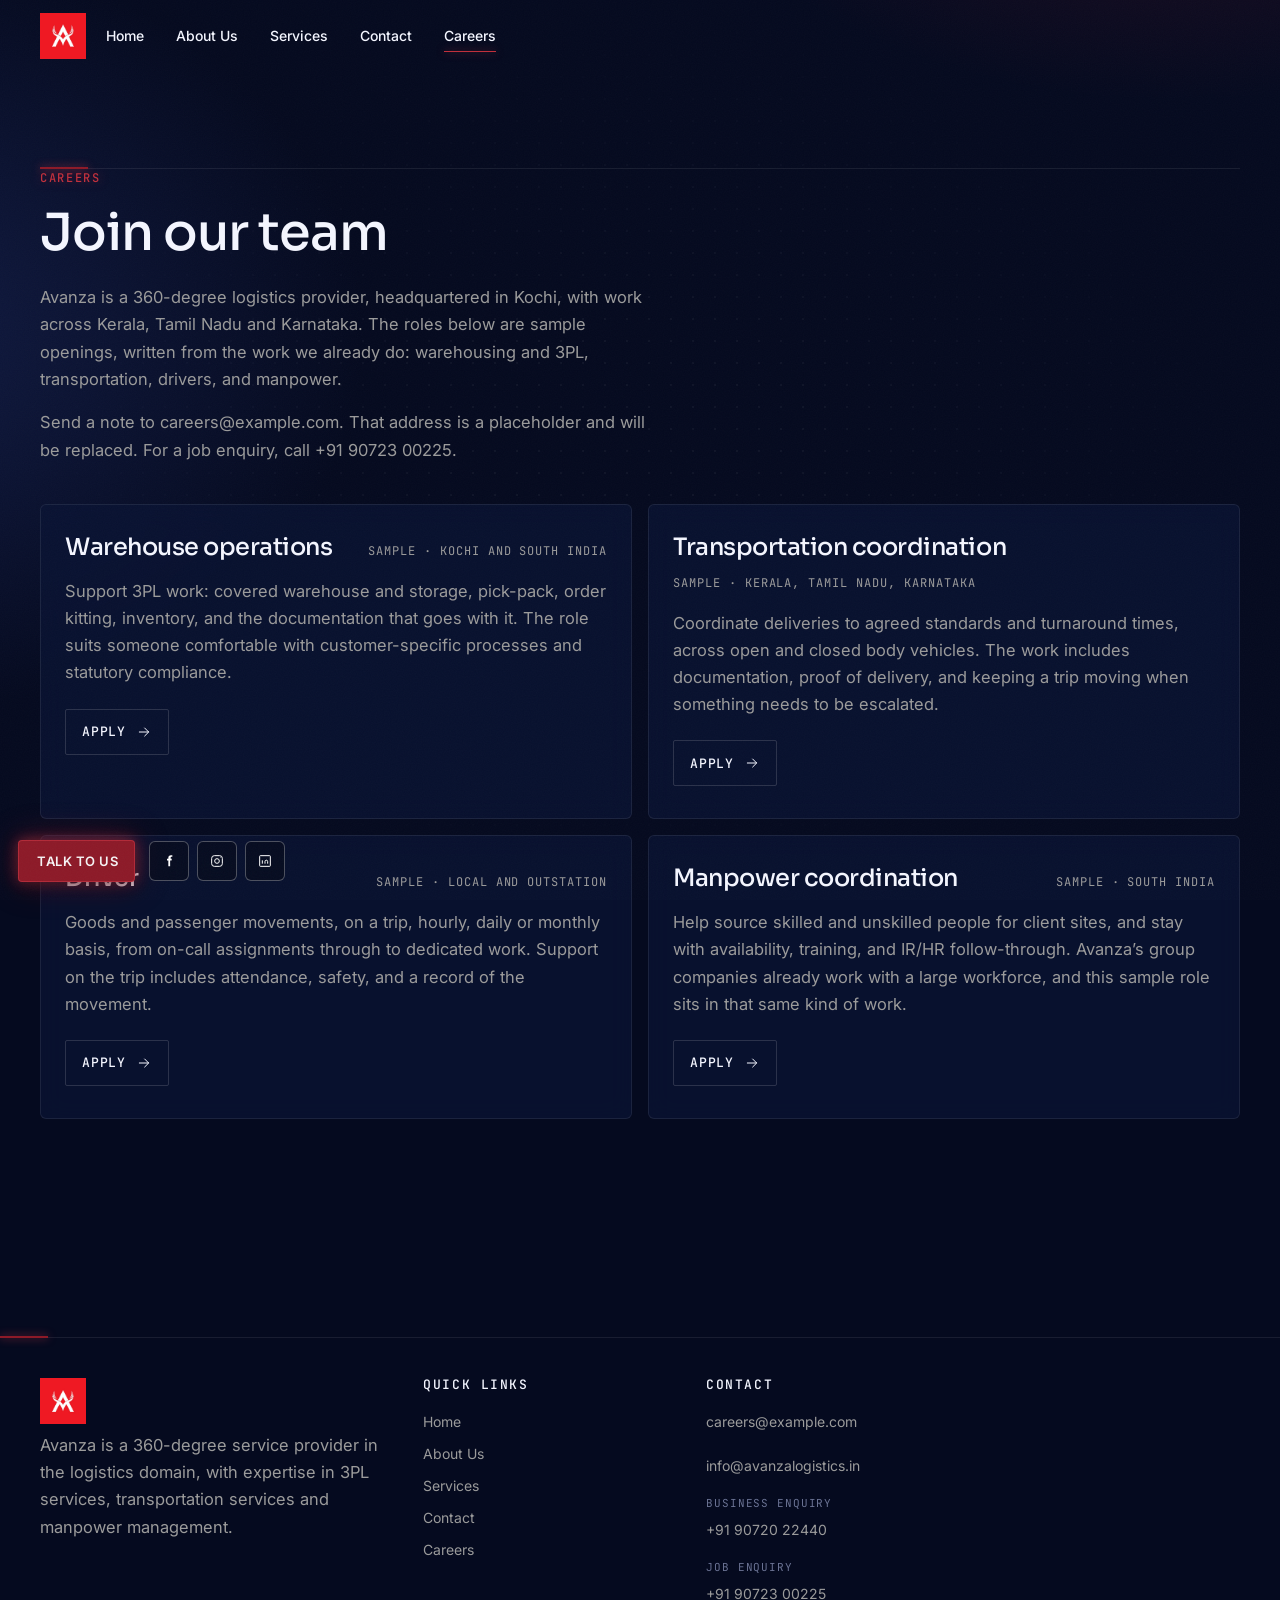
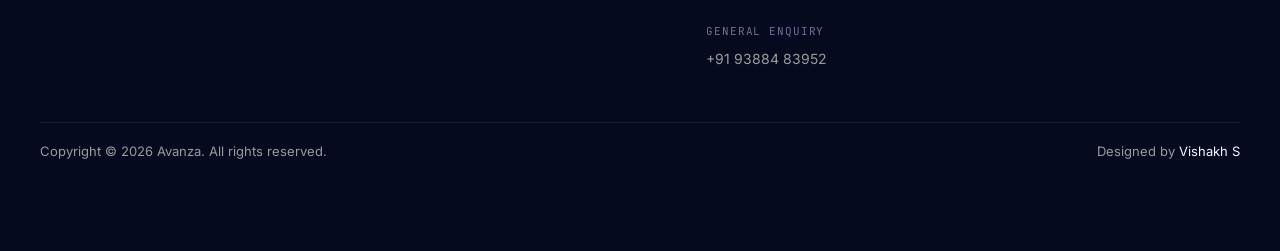
==== commit db24b74a: "Use the red winged mark as the site logo, and let the hero progress bar finish so the next slide sta" ====
--- a/careers.html
+++ b/careers.html
@@ -21,8 +21,8 @@
   <link rel="icon" type="image/png" sizes="32x32" href="assets/images/favicon/favicon-32x32.png">
   <link rel="preconnect" href="https://fonts.googleapis.com">
   <link rel="preconnect" href="https://fonts.gstatic.com" crossorigin>
-  <link rel="stylesheet" href="https://fonts.googleapis.com/css2?family=Inter:wght@400;500;600&family=JetBrains+Mono:wght@400;500&family=Montserrat:wght@600&family=Sora:wght@500;600&display=swap">
-  <link rel="stylesheet" href="assets/css/style.css?v=20261004v">
+  <link rel="stylesheet" href="https://fonts.googleapis.com/css2?family=Inter:wght@400;500;600&family=JetBrains+Mono:wght@400;500&family=Montserrat:wght@700&family=Sora:wght@500;600&display=swap">
+  <link rel="stylesheet" href="assets/css/style.css?v=20261004ze">
 </head>
 <body>
   <svg xmlns="http://www.w3.org/2000/svg" hidden>
@@ -35,7 +35,7 @@
 
   <header id="header" class="header">
     <div class="container header__bar">
-      <a class="logo" href="index.html" aria-label="Avanza home">Avanza</a>
+      <a class="logo" href="index.html" aria-label="Avanza home"><img src="assets/images/AVANZA%20__Logo-1_page-0001.jpg" alt="" width="482" height="483"></a>
       <nav id="site-nav" class="site-nav" aria-label="Primary">
         <ul class="nav-list">
           <li><a href="index.html#hero" style="--i:0">Home</a></li>
@@ -114,7 +114,7 @@
     <div class="rule" aria-hidden="true"><span></span></div>
     <div class="container footer__grid">
       <div>
-        <a class="logo" href="index.html">Avanza</a>
+        <a class="logo" href="index.html" aria-label="Avanza home"><img src="assets/images/AVANZA%20__Logo-1_page-0001.jpg" alt="" width="482" height="483"></a>
         <p>Avanza is a 360-degree service provider in the logistics domain, with expertise in 3PL services, transportation services and manpower management.</p>
       </div>
       <div>
@@ -148,16 +148,37 @@
 
   <div class="corner-dock">
     <button type="button" class="corner-dock__phone" id="call-menu" aria-expanded="false" aria-controls="call-sheet">Talk to us</button>
-    <div class="call-sheet" id="call-sheet" role="dialog" aria-labelledby="call-sheet-title" hidden>
-      <div class="call-sheet__head">
-        <p id="call-sheet-title">Talk to us</p>
-        <button type="button" class="call-sheet__close" aria-label="Close">
-          <svg width="16" height="16" viewBox="0 0 24 24" fill="none" stroke="currentColor" stroke-width="1.5" aria-hidden="true"><path d="M6 6l12 12M18 6L6 18"/></svg>
-        </button>
+    <div class="call-sheet" id="call-sheet" hidden>
+      <button type="button" class="call-sheet__veil" aria-label="Close"></button>
+      <div class="call-sheet__stack" role="dialog" aria-label="Talk to us">
+        <a class="call-card" style="--i:2" href="tel:+919072022440">
+          <span class="tick tick--tl" aria-hidden="true"></span>
+          <span class="tick tick--tr" aria-hidden="true"></span>
+          <span class="tick tick--bl" aria-hidden="true"></span>
+          <span class="tick tick--br" aria-hidden="true"></span>
+          <span class="call-card__label">Business enquiry</span>
+          <strong class="call-card__num">+91 90720 22440</strong>
+          <span class="call-card__icon" aria-hidden="true"><svg width="16" height="16"><use href="#i-phone"/></svg></span>
+        </a>
+        <a class="call-card" style="--i:1" href="tel:+919072300225">
+          <span class="tick tick--tl" aria-hidden="true"></span>
+          <span class="tick tick--tr" aria-hidden="true"></span>
+          <span class="tick tick--bl" aria-hidden="true"></span>
+          <span class="tick tick--br" aria-hidden="true"></span>
+          <span class="call-card__label">Job enquiry</span>
+          <strong class="call-card__num">+91 90723 00225</strong>
+          <span class="call-card__icon" aria-hidden="true"><svg width="16" height="16"><use href="#i-phone"/></svg></span>
+        </a>
+        <a class="call-card" style="--i:0" href="tel:+919388483952">
+          <span class="tick tick--tl" aria-hidden="true"></span>
+          <span class="tick tick--tr" aria-hidden="true"></span>
+          <span class="tick tick--bl" aria-hidden="true"></span>
+          <span class="tick tick--br" aria-hidden="true"></span>
+          <span class="call-card__label">General enquiry</span>
+          <strong class="call-card__num">+91 93884 83952</strong>
+          <span class="call-card__icon" aria-hidden="true"><svg width="16" height="16"><use href="#i-phone"/></svg></span>
+        </a>
       </div>
-      <a href="tel:+919072022440"><span>Business enquiry</span><strong>+91 90720 22440</strong></a>
-      <a href="tel:+919072300225"><span>Job enquiry</span><strong>+91 90723 00225</strong></a>
-      <a href="tel:+919388483952"><span>General enquiry</span><strong>+91 93884 83952</strong></a>
     </div>
     <div class="corner-dock__social">
       <a href="https://www.facebook.com/profile.php?id=61559986353555" target="_blank" rel="noopener noreferrer" aria-label="Facebook"><svg width="16" height="16" viewBox="0 0 24 24" fill="currentColor" aria-hidden="true"><path d="M14.5 8.5V6.8c0-.7.5-1.1 1.2-1.1H17V3.5h-2.1C12.4 3.5 11 4.9 11 7.1v1.4H9v2.6h2V20h2.7v-8.9h2.2l.3-2.6h-2.5z"/></svg></a>
@@ -167,6 +188,6 @@
   </div>
 
   <button type="button" class="to-top" id="to-top" aria-label="Back to top"><svg width="18" height="18" aria-hidden="true"><use href="#i-up"/></svg></button>
-  <script src="assets/js/main.js?v=20261004v" defer></script>
+  <script src="assets/js/main.js?v=20261004y" defer></script>
 </body>
 </html>
--- a/assets/css/style.css
+++ b/assets/css/style.css
@@ -260,13 +260,13 @@
   display: flex;
   align-items: center;
   flex: none;
-  font-family: "Montserrat", "Sora", sans-serif;
-  font-weight: 600;
-  font-size: 22px;
-  letter-spacing: 0.14em;
-  text-transform: uppercase;
-  color: var(--accent-text);
   line-height: 1;
+}
+.logo img {
+  width: 46px;
+  height: 46px;
+  display: block;
+  object-fit: cover;
 }
 
 .site-nav { display: none; }
@@ -327,16 +327,47 @@
   position: absolute;
   inset: 0;
   opacity: 0;
-  transition: opacity 400ms var(--ease);
-}
-.hero__slide.is-active { opacity: 1; }
+  z-index: 0;
+  transition: opacity 1000ms var(--ease);
+}
+.hero__slide.is-active { opacity: 1; z-index: 2; }
+.hero__slide.is-leaving { opacity: 1; z-index: 1; }
 .hero__slide img {
   width: 100%;
   height: 100%;
   max-width: none;
   object-fit: cover;
-  object-position: center center;
+  object-position: var(--fx, 50%) 46%;
   filter: saturate(0.62) contrast(1.05);
+}
+.hero.is-playing.is-forward .hero__slide.is-active img {
+  animation: hero-photo-in 1100ms var(--ease) both;
+}
+.hero.is-playing.is-back .hero__slide.is-active img {
+  animation: hero-photo-back 1100ms var(--ease) both;
+}
+@keyframes hero-photo-in {
+  from { transform: scale(1.08) translate3d(4%, 0, 0); }
+  to { transform: none; }
+}
+@keyframes hero-photo-back {
+  from { transform: scale(1.08) translate3d(-4%, 0, 0); }
+  to { transform: none; }
+}
+.hero.is-playing .hero__sub,
+.hero.is-playing .hero__copy .btn-row {
+  animation: rise-in 700ms var(--ease) both;
+}
+.hero.is-playing .hero__copy .btn-row { animation-delay: 90ms; }
+@keyframes rise-in {
+  from { opacity: 0; transform: translateY(16px); }
+  to { opacity: 1; transform: none; }
+}
+@media (max-width: 991px) {
+  .hero__slide img { object-position: var(--fxm, var(--fx, 50%)) 40%; }
+  .hero__shade {
+    background: linear-gradient(180deg, rgba(5, 10, 31, 0.86) 0%, rgba(5, 10, 31, 0.62) 22%, rgba(5, 10, 31, 0.28) 48%, rgba(5, 10, 31, 0.62) 100%);
+  }
 }
 .hero__pending {
   position: absolute;
@@ -428,7 +459,6 @@
 .seg.is-active i { background: var(--accent); box-shadow: 0 0 8px rgba(210, 56, 70, 0.8); }
 .seg.is-done i { transform: scaleX(1); }
 .seg.is-active i { animation: fill 4s linear forwards; }
-.hero.is-paused .seg.is-active i { animation-play-state: paused; }
 @keyframes fill { from { transform: scaleX(0); } to { transform: scaleX(1); } }
 
 .ticker {
@@ -1106,11 +1136,11 @@
 .footer a { display: inline-flex; min-height: 32px; align-items: center; color: var(--text-2); font-size: 14px; }
 .footer a:hover { color: var(--accent-text); }
 .footer a.logo {
-  color: var(--accent-text);
-  font-size: 22px;
+  color: var(--text-1);
+  font-size: inherit;
   min-height: 0;
 }
-.footer a.logo:hover { color: var(--accent-text); }
+.footer a.logo:hover { color: var(--text-1); }
 .footer__brand p { font-size: 14px; max-width: 36ch; }
 .footer__brand .logo { margin-bottom: 16px; }
 .social-row { display: flex; gap: 8px; margin-top: 16px; }
@@ -1178,67 +1208,95 @@
   box-shadow: 0 0 16px rgba(210, 56, 70, 0.7), 0 0 40px rgba(141, 26, 40, 0.55), 0 8px 18px rgba(0, 0, 0, 0.32);
 }
 .call-sheet {
+  position: fixed;
+  inset: 0;
+  z-index: 55;
+}
+.call-sheet[hidden] { display: none; }
+.call-sheet__veil {
   position: absolute;
-  left: 0;
-  bottom: calc(100% + 10px);
-  width: 280px;
+  inset: 0;
+  background: rgba(5, 10, 31, 0.42);
+  opacity: 0;
+  transition: opacity 320ms var(--ease);
+}
+.call-sheet.is-open .call-sheet__veil { opacity: 1; }
+.call-sheet__stack {
+  position: absolute;
+  left: 18px;
+  bottom: 76px;
+  width: min(320px, calc(100vw - 36px));
+  display: flex;
+  flex-direction: column;
+  gap: 12px;
+}
+.call-card {
+  position: relative;
   display: grid;
-  gap: 6px;
-  padding: 14px;
-  background: rgba(8, 15, 43, 0.96);
+  grid-template-columns: 1fr auto;
+  grid-template-rows: auto auto;
+  column-gap: 14px;
+  align-items: center;
+  min-height: 76px;
+  padding: 16px 16px 16px 18px;
+  color: var(--text-1);
+  background:
+    radial-gradient(120% 80% at 100% 0%, rgba(141, 26, 40, 0.18), transparent 55%),
+    rgba(11, 20, 53, 0.82);
   border: 1px solid var(--line-strong);
   border-radius: var(--r-md);
-  box-shadow: 0 16px 40px rgba(0, 0, 0, 0.45);
+  box-shadow: 0 14px 34px rgba(0, 0, 0, 0.38);
   backdrop-filter: blur(16px);
-}
-.call-sheet[hidden] { display: none; }
-.call-sheet__head {
-  display: flex;
-  align-items: center;
-  justify-content: space-between;
-  gap: 12px;
-  margin-bottom: 4px;
-}
-.call-sheet__head p {
-  margin: 0;
-  font-family: var(--font-mono);
-  font-size: 12px;
+  opacity: 0;
+  transform: translateY(22px) scale(0.96);
+  transition:
+    opacity 420ms var(--ease),
+    transform 520ms var(--ease),
+    border-color 180ms var(--ease),
+    box-shadow 180ms var(--ease);
+  transition-delay: calc((2 - var(--i)) * 55ms), calc((2 - var(--i)) * 55ms), 0ms, 0ms;
+}
+.call-sheet.is-open .call-card {
+  opacity: 1;
+  transform: none;
+  transition-delay: calc(var(--i) * 80ms), calc(var(--i) * 80ms), 0ms, 0ms;
+}
+.call-card:hover {
+  transform: translateY(-4px);
+  border-color: var(--accent-line);
+  box-shadow: var(--accent-glow), 0 18px 36px rgba(0, 0, 0, 0.42);
+  transition-delay: 0ms;
+}
+.call-card__label {
+  grid-column: 1;
+  grid-row: 1;
+  font-family: var(--font-mono);
+  font-size: 11px;
+  letter-spacing: 0.1em;
+  text-transform: uppercase;
+  color: var(--accent-text);
+}
+.call-card__num {
+  grid-column: 1;
+  grid-row: 2;
+  margin-top: 4px;
   font-weight: 500;
-  letter-spacing: 0.12em;
-  text-transform: uppercase;
-  color: var(--text-1);
-}
-.call-sheet__close {
-  width: 32px;
-  height: 32px;
+  font-size: 17px;
+  letter-spacing: 0.01em;
+  color: var(--text-1);
+}
+.call-card__icon {
+  grid-column: 2;
+  grid-row: 1 / span 2;
+  width: 38px;
+  height: 38px;
   display: inline-flex;
   align-items: center;
   justify-content: center;
-  color: var(--text-1);
-  border-radius: var(--r-sm);
-}
-.call-sheet__close:hover { color: var(--accent-text); }
-.call-sheet a {
-  display: grid;
-  gap: 2px;
-  min-height: 52px;
-  padding: 8px 10px;
-  border-radius: var(--r-sm);
-  background: rgba(255, 255, 255, 0.03);
-  border: 1px solid var(--line);
-}
-.call-sheet a:hover { border-color: var(--accent-line); background: var(--accent-soft); }
-.call-sheet a span {
-  font-family: var(--font-mono);
-  font-size: 11px;
-  letter-spacing: 0.08em;
-  text-transform: uppercase;
-  color: var(--text-3);
-}
-.call-sheet a strong {
-  font-weight: 500;
-  font-size: 16px;
-  color: var(--text-1);
+  border-radius: 50%;
+  color: var(--on-accent);
+  background: var(--accent);
+  box-shadow: var(--accent-glow);
 }
 .corner-dock__social { display: flex; align-items: center; gap: 8px; }
 .corner-dock__social a {
@@ -1287,7 +1345,12 @@
   }
   .corner-dock__social { flex: none; gap: 8px; }
   .corner-dock__social a { width: 44px; height: 44px; flex: none; }
-  .call-sheet { right: 0; width: auto; }
+  .call-sheet__stack {
+    left: 12px;
+    right: 12px;
+    bottom: calc(68px + env(safe-area-inset-bottom));
+    width: auto;
+  }
   .to-top { bottom: 72px; }
 }
 @media (max-width: 575px) {
@@ -1295,6 +1358,7 @@
   .status__row span { white-space: normal; }
 }
 @media (max-width: 380px) {
+  .logo img { width: 38px; height: 38px; }
   .corner-dock { left: 8px; right: 8px; gap: 6px; }
   .corner-dock__phone { padding: 0 10px; font-size: 12px; letter-spacing: 0.02em; }
   .corner-dock__social { gap: 6px; }
